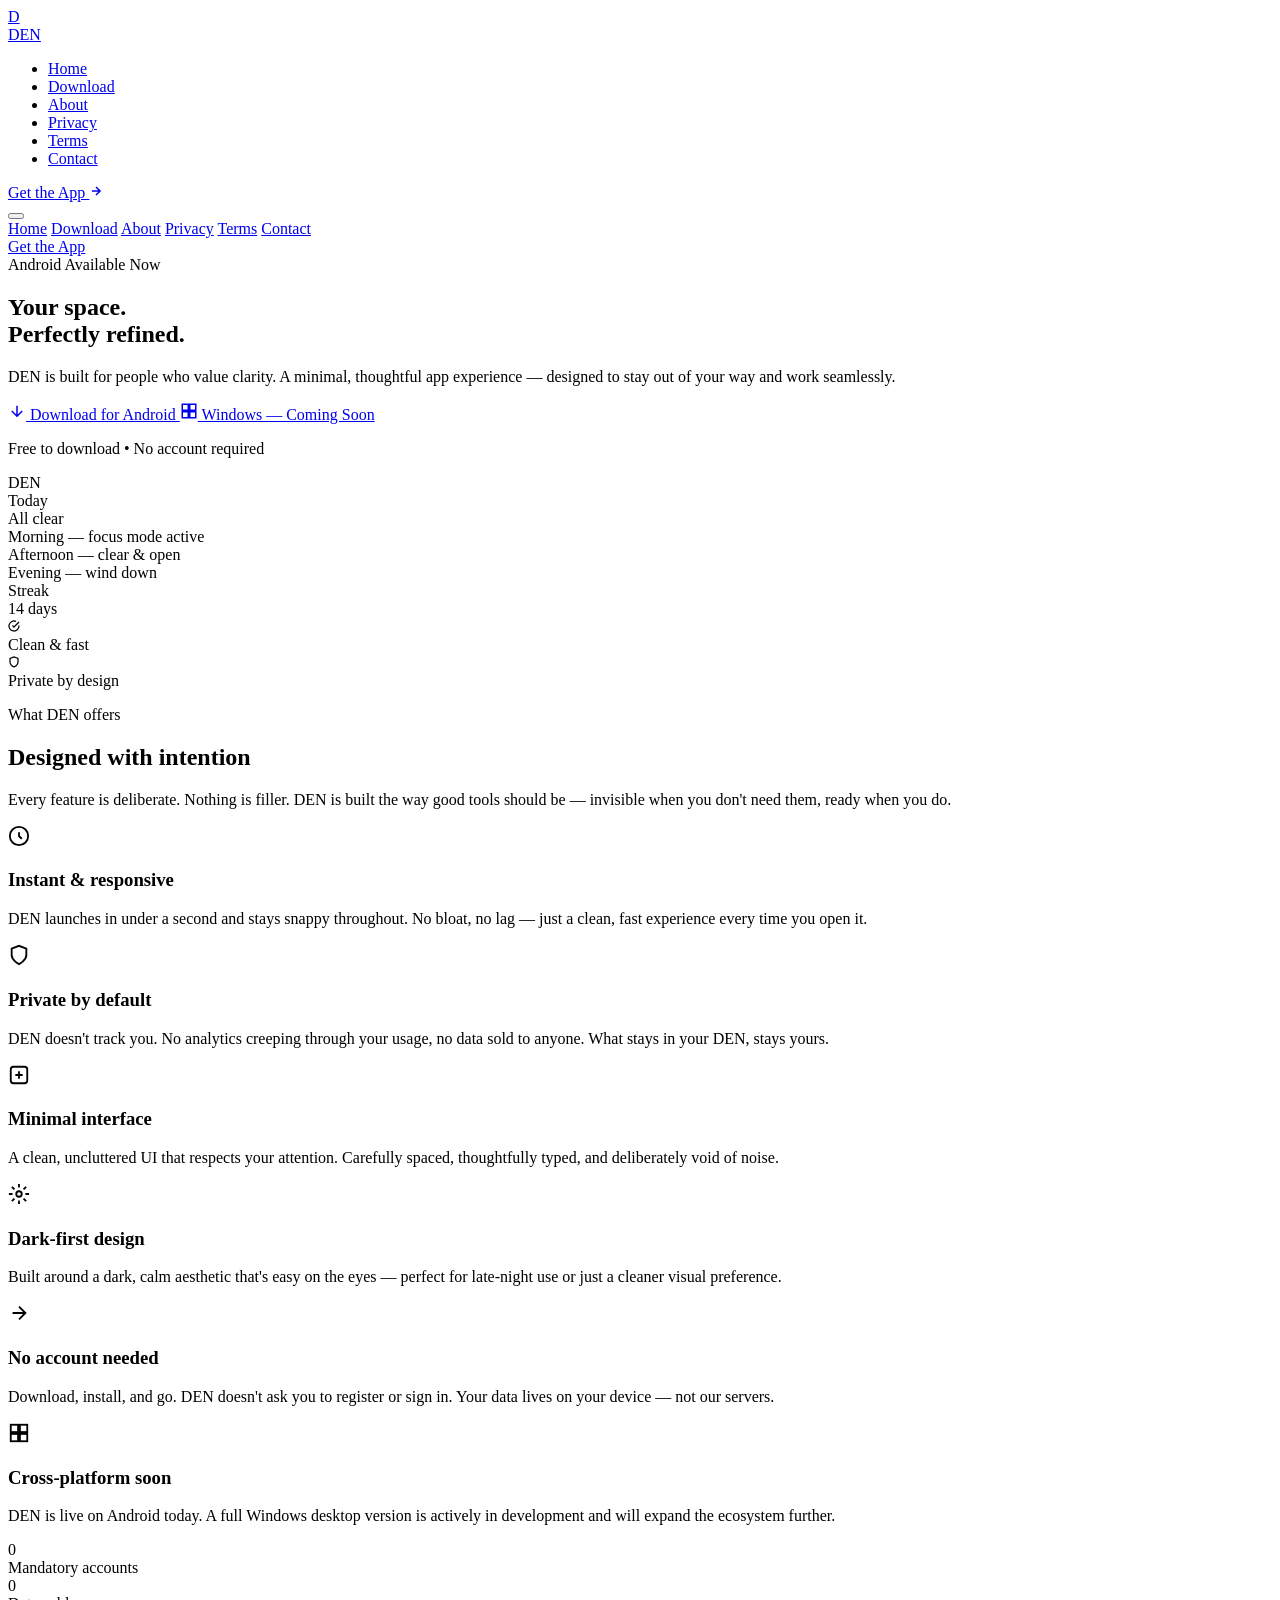
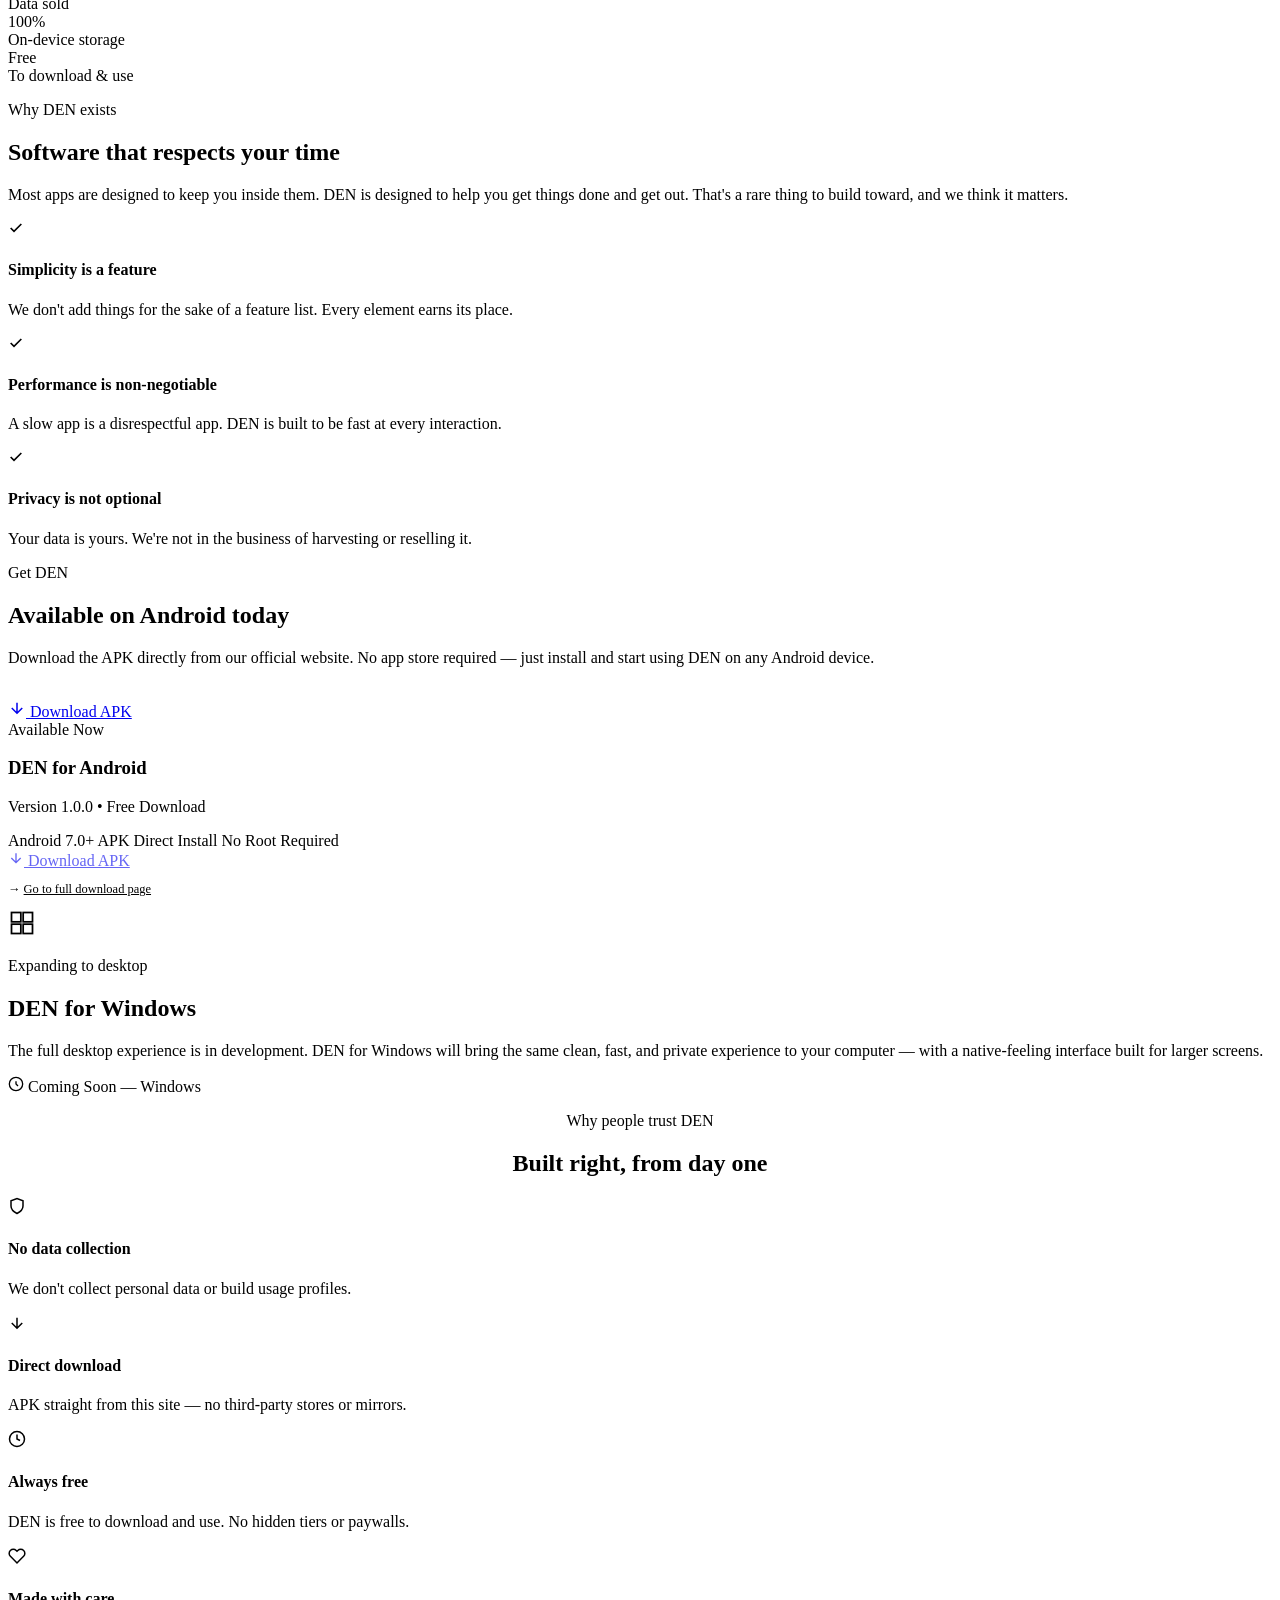
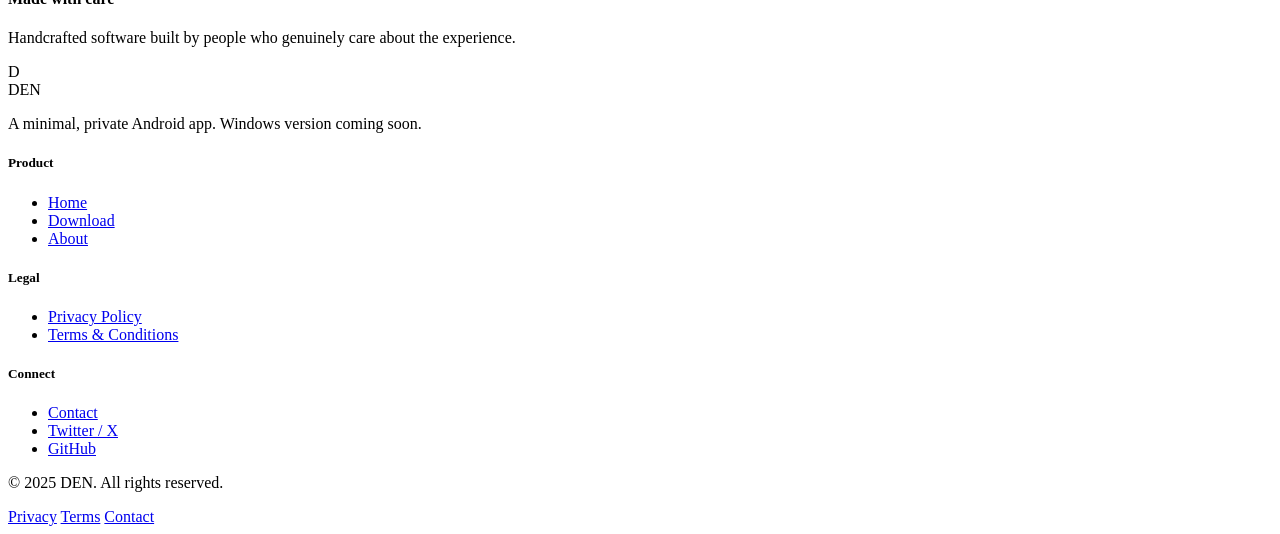
==== den_site/index.html @ 8d7ba5b4 "100% Hai, Testing Face ke baad changes karne se pehle ki hai" ====
<!DOCTYPE html>
<html lang="en">
<head>
  <meta charset="UTF-8" />
  <meta name="viewport" content="width=device-width, initial-scale=1.0" />
  <meta name="description" content="DEN — A sleek, refined Android app. Download now and experience a new kind of simplicity." />
  <title>DEN — Your Space. Refined.</title>
  <link rel="preconnect" href="https://fonts.googleapis.com" />
  <link rel="preconnect" href="https://fonts.gstatic.com" crossorigin />
  <link rel="stylesheet" href="assets/css/style.css" />
</head>
<body>

  <!-- ── Navbar ── -->
  <nav class="navbar">
    <div class="container">
      <a href="index.html" class="nav-logo">
        <div class="logo-mark">D</div>
        DEN
      </a>
      <ul class="nav-links">
        <li><a href="index.html">Home</a></li>
        <li><a href="download.html">Download</a></li>
        <li><a href="about.html">About</a></li>
        <li><a href="privacy.html">Privacy</a></li>
        <li><a href="terms.html">Terms</a></li>
        <li><a href="contact.html">Contact</a></li>
      </ul>
      <div class="nav-cta">
        <a href="download.html" class="btn btn-primary btn-sm">
          Get the App
          <svg width="14" height="14" viewBox="0 0 24 24" fill="none" stroke="currentColor" stroke-width="2.5"><path d="M5 12h14M12 5l7 7-7 7"/></svg>
        </a>
      </div>
      <button class="nav-hamburger" aria-label="Open menu">
        <span></span><span></span><span></span>
      </button>
    </div>
  </nav>

  <!-- Mobile Nav -->
  <div class="nav-mobile">
    <a href="index.html">Home</a>
    <a href="download.html">Download</a>
    <a href="about.html">About</a>
    <a href="privacy.html">Privacy</a>
    <a href="terms.html">Terms</a>
    <a href="contact.html">Contact</a>
    <div class="nav-mobile-cta">
      <a href="download.html" class="btn btn-primary">Get the App</a>
    </div>
  </div>

  <main>

    <!-- ── Hero ── -->
    <section class="hero">
      <div class="hero-bg">
        <div class="hero-glow hero-glow-1"></div>
        <div class="hero-glow hero-glow-2"></div>
      </div>
      <div class="container">
        <div class="hero-grid">

          <div class="hero-content">
            <div class="hero-badge">
              <span class="tag">
                <span class="tag-dot"></span>
                Android Available Now
              </span>
            </div>
            <h1 class="hero-title">
              Your space.<br />
              <span>Perfectly refined.</span>
            </h1>
            <p class="hero-sub">
              DEN is built for people who value clarity. A minimal, thoughtful app experience — designed to stay out of your way and work seamlessly.
            </p>
            <div class="hero-actions">
              <!-- REPLACE: Update href with your actual APK download URL -->
              <a href="download.html" class="btn btn-primary btn-lg">
                <svg width="18" height="18" viewBox="0 0 24 24" fill="none" stroke="currentColor" stroke-width="2"><path d="M12 5v14M5 12l7 7 7-7"/></svg>
                Download for Android
              </a>
              <a href="#windows" class="btn btn-ghost btn-lg">
                <svg width="18" height="18" viewBox="0 0 24 24" fill="none" stroke="currentColor" stroke-width="2"><rect x="3" y="3" width="8" height="8"/><rect x="13" y="3" width="8" height="8"/><rect x="3" y="13" width="8" height="8"/><rect x="13" y="13" width="8" height="8"/></svg>
                Windows — Coming Soon
              </a>
            </div>
            <p class="hero-note">Free to download &bull; No account required</p>
          </div>

          <div class="hero-visual">
            <div class="hero-device">
              <div class="hero-device-glow"></div>
              <div class="device-frame">
                <div class="device-notch"></div>
                <div class="device-screen">
                  <div class="screen-header">
                    <span class="screen-logo">DEN</span>
                    <div class="screen-dots">
                      <span></span><span></span><span></span>
                    </div>
                  </div>
                  <div class="screen-body">
                    <div class="screen-card">
                      <div class="screen-card-title">Today</div>
                      <div class="screen-card-val">All clear</div>
                    </div>
                    <div class="screen-list">
                      <div class="screen-item">
                        <div class="screen-item-dot" style="background:#4f8eff"></div>
                        <div class="screen-item-text">Morning — focus mode active</div>
                      </div>
                      <div class="screen-item">
                        <div class="screen-item-dot" style="background:#a78bfa"></div>
                        <div class="screen-item-text">Afternoon — clear &amp; open</div>
                      </div>
                      <div class="screen-item">
                        <div class="screen-item-dot" style="background:#22c55e"></div>
                        <div class="screen-item-text">Evening — wind down</div>
                      </div>
                    </div>
                    <div class="screen-card">
                      <div class="screen-card-title">Streak</div>
                      <div class="screen-card-val">14 days</div>
                    </div>
                  </div>
                </div>
              </div>
            </div>

            <div class="hero-float-tag hero-float-tag-1">
              <div class="float-icon">
                <svg width="12" height="12" viewBox="0 0 24 24" fill="none" stroke="currentColor" stroke-width="2.5"><path d="M22 11.08V12a10 10 0 1 1-5.93-9.14"/><polyline points="22,4 12,14.01 9,11.01"/></svg>
              </div>
              Clean &amp; fast
            </div>
            <div class="hero-float-tag hero-float-tag-2">
              <div class="float-icon">
                <svg width="12" height="12" viewBox="0 0 24 24" fill="none" stroke="currentColor" stroke-width="2.5"><path d="M12 22s8-4 8-10V5l-8-3-8 3v7c0 6 8 10 8 10z"/></svg>
              </div>
              Private by design
            </div>
          </div>

        </div>
      </div>
    </section>

    <div class="divider"></div>

    <!-- ── Features ── -->
    <section class="features">
      <div class="container">
        <div class="section-head reveal">
          <p class="label">What DEN offers</p>
          <h2>Designed with intention</h2>
          <p>Every feature is deliberate. Nothing is filler. DEN is built the way good tools should be — invisible when you don't need them, ready when you do.</p>
        </div>

        <div class="features-grid">
          <div class="feature-card reveal reveal-delay-1">
            <div class="feature-icon">
              <svg width="22" height="22" viewBox="0 0 24 24" fill="none" stroke="currentColor" stroke-width="2"><circle cx="12" cy="12" r="10"/><path d="M12 8v4l3 3"/></svg>
            </div>
            <h3>Instant &amp; responsive</h3>
            <p>DEN launches in under a second and stays snappy throughout. No bloat, no lag — just a clean, fast experience every time you open it.</p>
          </div>

          <div class="feature-card reveal reveal-delay-2">
            <div class="feature-icon">
              <svg width="22" height="22" viewBox="0 0 24 24" fill="none" stroke="currentColor" stroke-width="2"><path d="M12 22s8-4 8-10V5l-8-3-8 3v7c0 6 8 10 8 10z"/></svg>
            </div>
            <h3>Private by default</h3>
            <p>DEN doesn't track you. No analytics creeping through your usage, no data sold to anyone. What stays in your DEN, stays yours.</p>
          </div>

          <div class="feature-card reveal reveal-delay-3">
            <div class="feature-icon">
              <svg width="22" height="22" viewBox="0 0 24 24" fill="none" stroke="currentColor" stroke-width="2"><rect x="3" y="3" width="18" height="18" rx="3"/><path d="M8 12h8M12 8v8"/></svg>
            </div>
            <h3>Minimal interface</h3>
            <p>A clean, uncluttered UI that respects your attention. Carefully spaced, thoughtfully typed, and deliberately void of noise.</p>
          </div>

          <div class="feature-card reveal reveal-delay-1">
            <div class="feature-icon">
              <svg width="22" height="22" viewBox="0 0 24 24" fill="none" stroke="currentColor" stroke-width="2"><circle cx="12" cy="12" r="3"/><path d="M12 1v4M12 19v4M4.22 4.22l2.83 2.83M16.95 16.95l2.83 2.83M1 12h4M19 12h4M4.22 19.78l2.83-2.83M16.95 7.05l2.83-2.83"/></svg>
            </div>
            <h3>Dark-first design</h3>
            <p>Built around a dark, calm aesthetic that's easy on the eyes — perfect for late-night use or just a cleaner visual preference.</p>
          </div>

          <div class="feature-card reveal reveal-delay-2">
            <div class="feature-icon">
              <svg width="22" height="22" viewBox="0 0 24 24" fill="none" stroke="currentColor" stroke-width="2"><path d="M5 12h14M12 5l7 7-7 7"/></svg>
            </div>
            <h3>No account needed</h3>
            <p>Download, install, and go. DEN doesn't ask you to register or sign in. Your data lives on your device — not our servers.</p>
          </div>

          <div class="feature-card reveal reveal-delay-3">
            <div class="feature-icon">
              <svg width="22" height="22" viewBox="0 0 24 24" fill="none" stroke="currentColor" stroke-width="2"><rect x="3" y="3" width="8" height="8"/><rect x="13" y="3" width="8" height="8"/><rect x="3" y="13" width="8" height="8"/><rect x="13" y="13" width="8" height="8"/></svg>
            </div>
            <h3>Cross-platform soon</h3>
            <p>DEN is live on Android today. A full Windows desktop version is actively in development and will expand the ecosystem further.</p>
          </div>
        </div>
      </div>
    </section>

    <div class="divider"></div>

    <!-- ── Philosophy ── -->
    <section class="philosophy">
      <div class="container">
        <div class="philosophy-inner">

          <div class="philosophy-visual reveal">
            <div class="phil-box">
              <div class="phil-stats">
                <div class="phil-stat">
                  <div class="phil-stat-num">0</div>
                  <div class="phil-stat-label">Mandatory accounts</div>
                </div>
                <div class="phil-stat">
                  <div class="phil-stat-num">0</div>
                  <div class="phil-stat-label">Data sold</div>
                </div>
                <div class="phil-stat">
                  <div class="phil-stat-num">100%</div>
                  <div class="phil-stat-label">On-device storage</div>
                </div>
                <div class="phil-stat">
                  <div class="phil-stat-num">Free</div>
                  <div class="phil-stat-label">To download &amp; use</div>
                </div>
              </div>
            </div>
          </div>

          <div class="philosophy-content reveal reveal-delay-2">
            <div>
              <p class="label" style="margin-bottom:12px">Why DEN exists</p>
              <h2>Software that respects your time</h2>
            </div>
            <p>Most apps are designed to keep you inside them. DEN is designed to help you get things done and get out. That's a rare thing to build toward, and we think it matters.</p>

            <div class="philosophy-points">
              <div class="phil-point">
                <div class="phil-point-icon">
                  <svg width="16" height="16" viewBox="0 0 24 24" fill="none" stroke="currentColor" stroke-width="2.5"><polyline points="20 6 9 17 4 12"/></svg>
                </div>
                <div>
                  <h4>Simplicity is a feature</h4>
                  <p>We don't add things for the sake of a feature list. Every element earns its place.</p>
                </div>
              </div>
              <div class="phil-point">
                <div class="phil-point-icon">
                  <svg width="16" height="16" viewBox="0 0 24 24" fill="none" stroke="currentColor" stroke-width="2.5"><polyline points="20 6 9 17 4 12"/></svg>
                </div>
                <div>
                  <h4>Performance is non-negotiable</h4>
                  <p>A slow app is a disrespectful app. DEN is built to be fast at every interaction.</p>
                </div>
              </div>
              <div class="phil-point">
                <div class="phil-point-icon">
                  <svg width="16" height="16" viewBox="0 0 24 24" fill="none" stroke="currentColor" stroke-width="2.5"><polyline points="20 6 9 17 4 12"/></svg>
                </div>
                <div>
                  <h4>Privacy is not optional</h4>
                  <p>Your data is yours. We're not in the business of harvesting or reselling it.</p>
                </div>
              </div>
            </div>
          </div>

        </div>
      </div>
    </section>

    <div class="divider"></div>

    <!-- ── Download Preview ── -->
    <section class="download-preview">
      <div class="container">
        <div class="dl-preview-grid">

          <div class="reveal">
            <p class="label" style="margin-bottom:12px">Get DEN</p>
            <h2 style="margin-bottom:20px">Available on Android today</h2>
            <p style="margin-bottom:32px">Download the APK directly from our official website. No app store required — just install and start using DEN on any Android device.</p>
            <!-- REPLACE: Update href with your actual APK download URL -->
            <a href="download.html" class="btn btn-primary btn-lg">
              <svg width="18" height="18" viewBox="0 0 24 24" fill="none" stroke="currentColor" stroke-width="2"><path d="M12 5v14M5 12l7 7 7-7"/></svg>
              Download APK
            </a>
          </div>

          <div class="reveal reveal-delay-2">
            <div class="dl-card featured">
              <div class="dl-card-status">
                <div class="status-dot green"></div>
                <span class="status-text">Available Now</span>
              </div>
              <h3>DEN for Android</h3>
              <!-- REPLACE: Update version number here -->
              <p>Version 1.0.0 &bull; Free Download</p>
              <div class="dl-card-meta">
                <span class="meta-chip">Android 7.0+</span>
                <span class="meta-chip">APK Direct Install</span>
                <span class="meta-chip">No Root Required</span>
              </div>
              <!-- REPLACE: Replace href="#" with your actual APK file URL -->
              <a href="#" class="btn btn-primary" style="pointer-events:none;opacity:.6">
                <svg width="16" height="16" viewBox="0 0 24 24" fill="none" stroke="currentColor" stroke-width="2"><path d="M12 5v14M5 12l7 7 7-7"/></svg>
                Download APK
              </a>
              <p class="dl-note" style="margin-top:12px;font-size:.78rem;color:var(--text-3)">→ <a href="download.html" style="color:var(--accent)">Go to full download page</a></p>
            </div>
          </div>

        </div>
      </div>
    </section>

    <div class="divider"></div>

    <!-- ── Windows Coming Soon ── -->
    <section class="windows-section" id="windows">
      <div class="container">
        <div class="windows-inner reveal">
          <div class="windows-icon">
            <svg width="28" height="28" viewBox="0 0 24 24" fill="none" stroke="currentColor" stroke-width="1.5"><rect x="3" y="3" width="8" height="8"/><rect x="13" y="3" width="8" height="8"/><rect x="3" y="13" width="8" height="8"/><rect x="13" y="13" width="8" height="8"/></svg>
          </div>
          <p class="label" style="margin-bottom:12px">Expanding to desktop</p>
          <h2>DEN for Windows</h2>
          <p>The full desktop experience is in development. DEN for Windows will bring the same clean, fast, and private experience to your computer — with a native-feeling interface built for larger screens.</p>
          <div class="windows-coming">
            <svg width="16" height="16" viewBox="0 0 24 24" fill="none" stroke="currentColor" stroke-width="2"><circle cx="12" cy="12" r="10"/><path d="M12 8v4l3 3"/></svg>
            Coming Soon — Windows
          </div>
        </div>
      </div>
    </section>

    <div class="divider"></div>

    <!-- ── Trust ── -->
    <section class="trust">
      <div class="container">
        <div class="section-head reveal" style="text-align:center">
          <p class="label">Why people trust DEN</p>
          <h2>Built right, from day one</h2>
        </div>
        <div class="trust-grid">
          <div class="trust-item reveal reveal-delay-1">
            <div class="trust-icon">
              <svg width="18" height="18" viewBox="0 0 24 24" fill="none" stroke="currentColor" stroke-width="2"><path d="M12 22s8-4 8-10V5l-8-3-8 3v7c0 6 8 10 8 10z"/></svg>
            </div>
            <h4>No data collection</h4>
            <p>We don't collect personal data or build usage profiles.</p>
          </div>
          <div class="trust-item reveal reveal-delay-2">
            <div class="trust-icon">
              <svg width="18" height="18" viewBox="0 0 24 24" fill="none" stroke="currentColor" stroke-width="2"><path d="M12 5v14M5 12l7 7 7-7"/></svg>
            </div>
            <h4>Direct download</h4>
            <p>APK straight from this site — no third-party stores or mirrors.</p>
          </div>
          <div class="trust-item reveal reveal-delay-3">
            <div class="trust-icon">
              <svg width="18" height="18" viewBox="0 0 24 24" fill="none" stroke="currentColor" stroke-width="2"><circle cx="12" cy="12" r="10"/><polyline points="12,6 12,12 16,14"/></svg>
            </div>
            <h4>Always free</h4>
            <p>DEN is free to download and use. No hidden tiers or paywalls.</p>
          </div>
          <div class="trust-item reveal reveal-delay-4">
            <div class="trust-icon">
              <svg width="18" height="18" viewBox="0 0 24 24" fill="none" stroke="currentColor" stroke-width="2"><path d="M20.84 4.61a5.5 5.5 0 0 0-7.78 0L12 5.67l-1.06-1.06a5.5 5.5 0 0 0-7.78 7.78l1.06 1.06L12 21.23l7.78-7.78 1.06-1.06a5.5 5.5 0 0 0 0-7.78z"/></svg>
            </div>
            <h4>Made with care</h4>
            <p>Handcrafted software built by people who genuinely care about the experience.</p>
          </div>
        </div>
      </div>
    </section>

  </main>

  <!-- ── Footer ── -->
  <footer>
    <div class="container">
      <div class="footer-grid">
        <div class="footer-brand">
          <div class="footer-brand-logo">
            <div class="logo-mark">D</div>
            DEN
          </div>
          <p>A minimal, private Android app. Windows version coming soon.</p>
        </div>
        <div class="footer-col">
          <h5>Product</h5>
          <ul>
            <li><a href="index.html">Home</a></li>
            <li><a href="download.html">Download</a></li>
            <li><a href="about.html">About</a></li>
          </ul>
        </div>
        <div class="footer-col">
          <h5>Legal</h5>
          <ul>
            <li><a href="privacy.html">Privacy Policy</a></li>
            <li><a href="terms.html">Terms &amp; Conditions</a></li>
          </ul>
        </div>
        <div class="footer-col">
          <h5>Connect</h5>
          <ul>
            <li><a href="contact.html">Contact</a></li>
            <!-- REPLACE: Add social profile URLs -->
            <li><a href="#">Twitter / X</a></li>
            <li><a href="#">GitHub</a></li>
          </ul>
        </div>
      </div>
      <div class="footer-bottom">
        <p>&copy; 2025 DEN. All rights reserved.</p>
        <div class="footer-bottom-links">
          <a href="privacy.html">Privacy</a>
          <a href="terms.html">Terms</a>
          <a href="contact.html">Contact</a>
        </div>
      </div>
    </div>
  </footer>

  <script src="assets/js/script.js"></script>
</body>
</html>
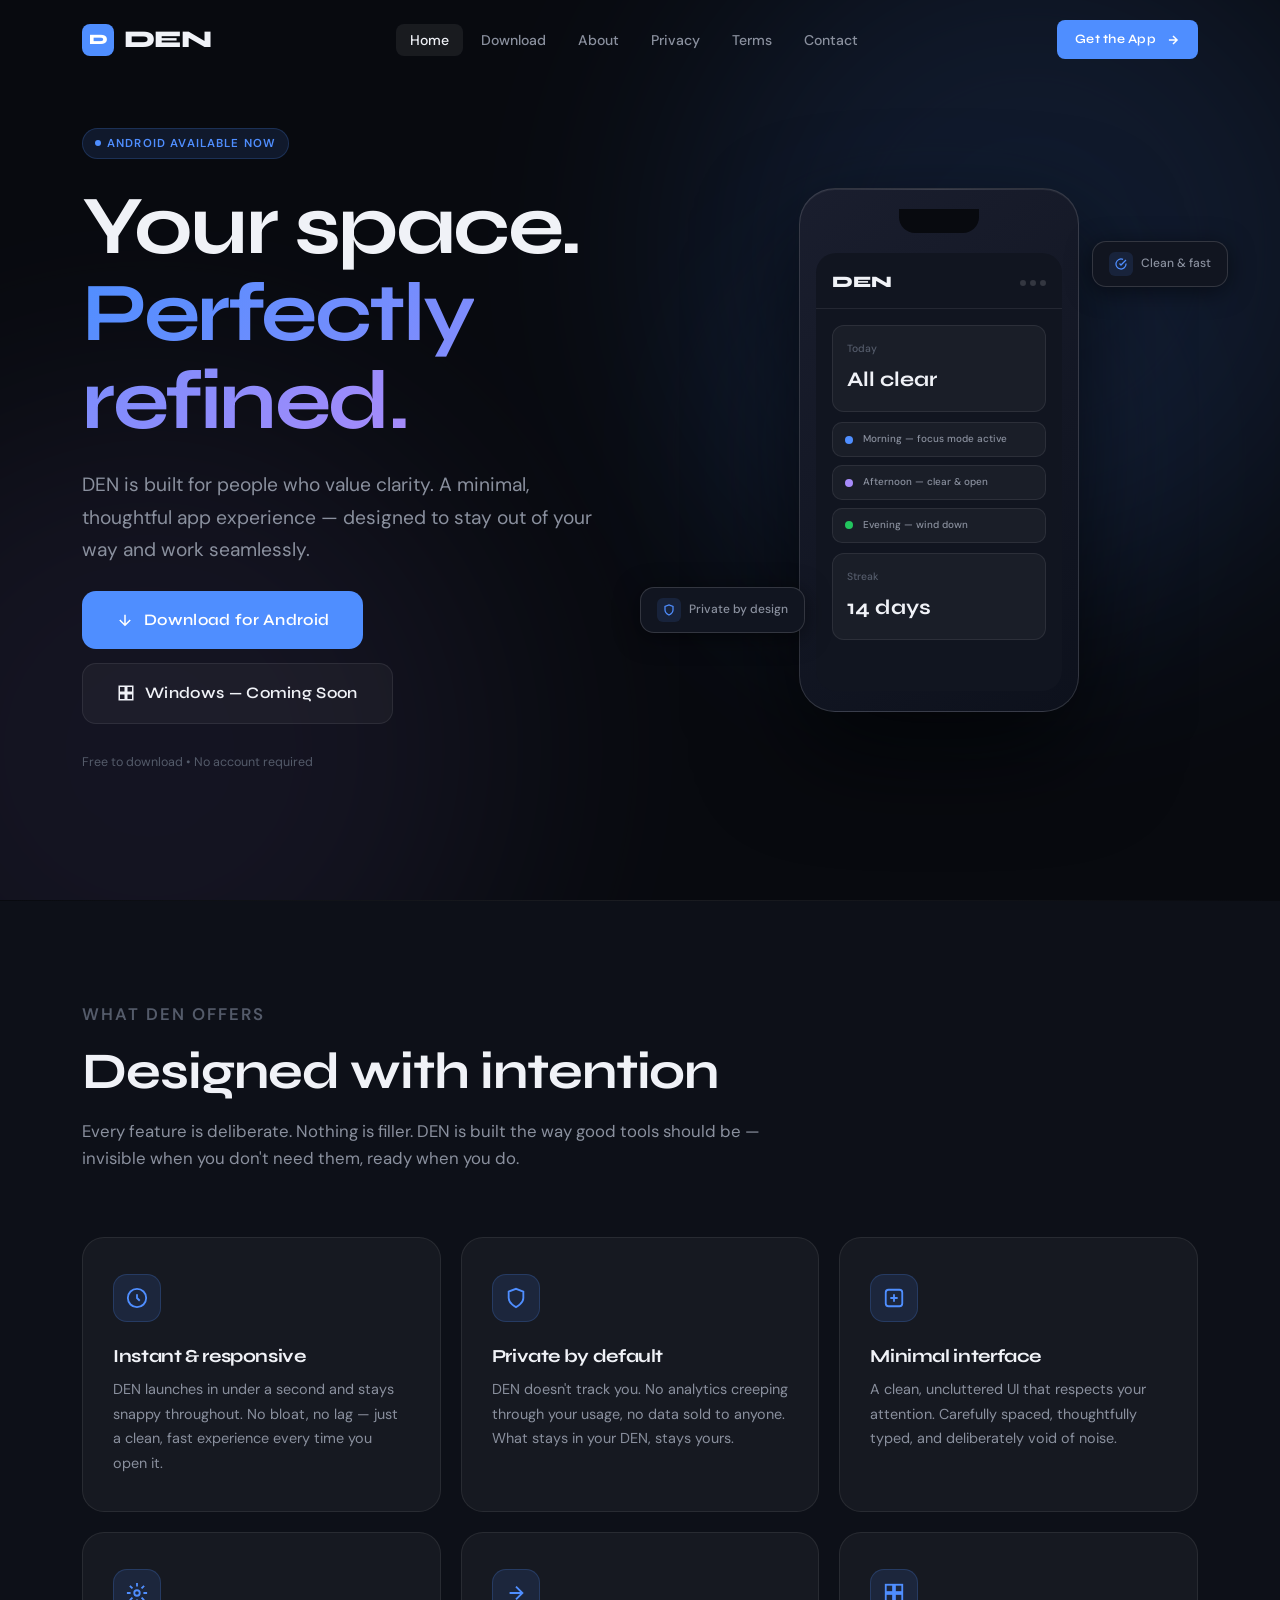
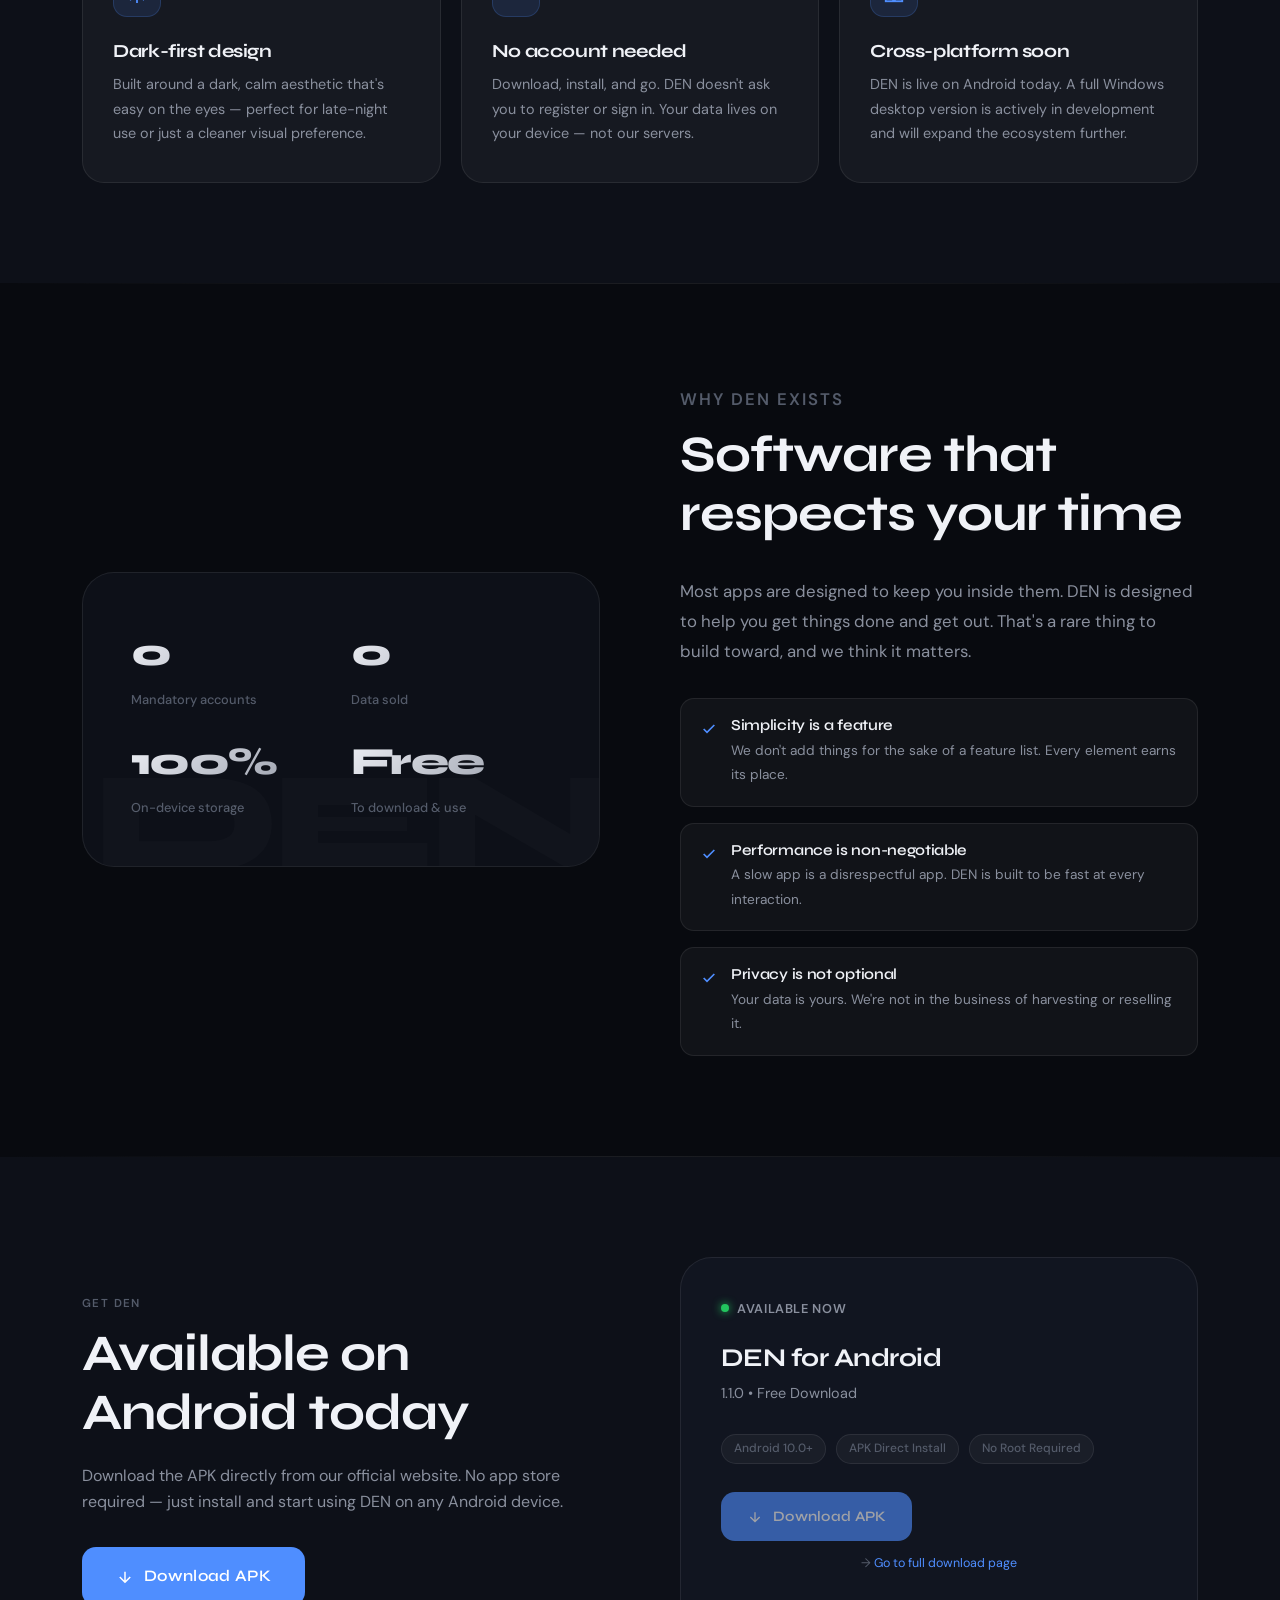
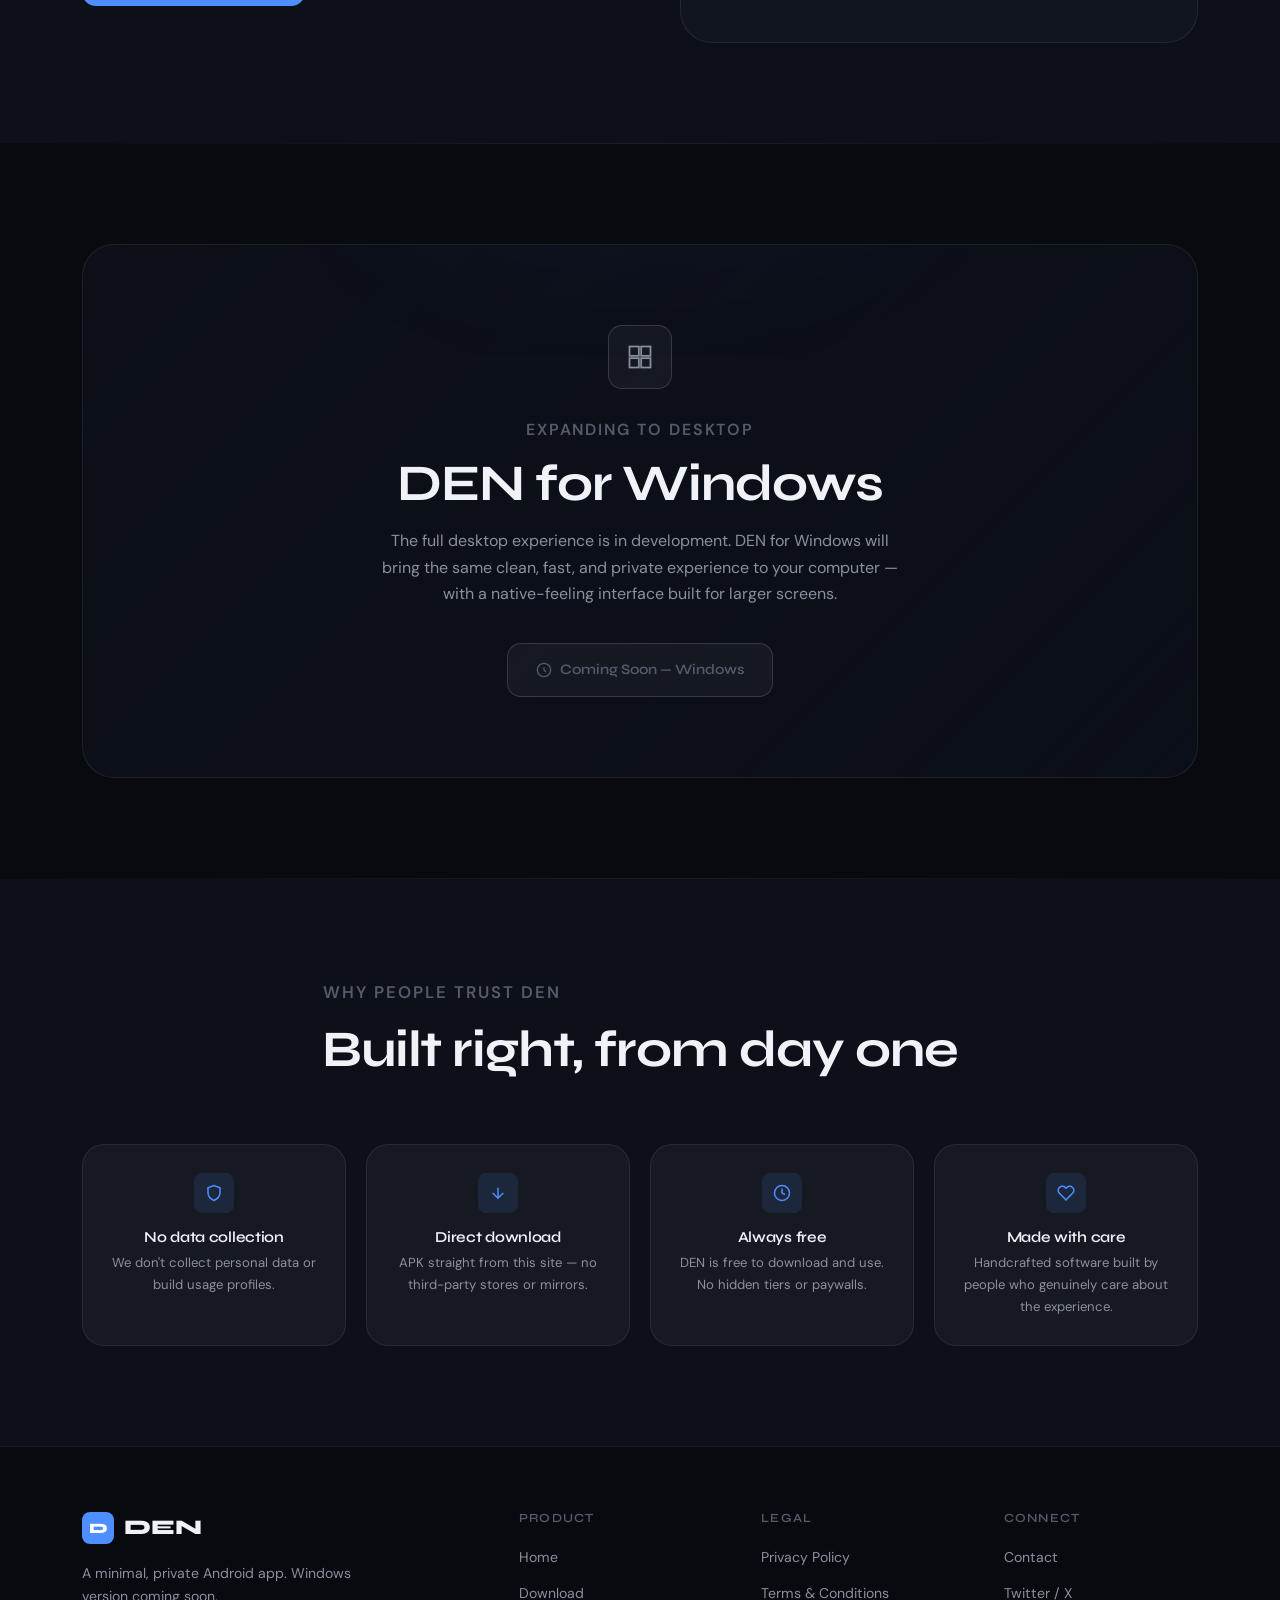
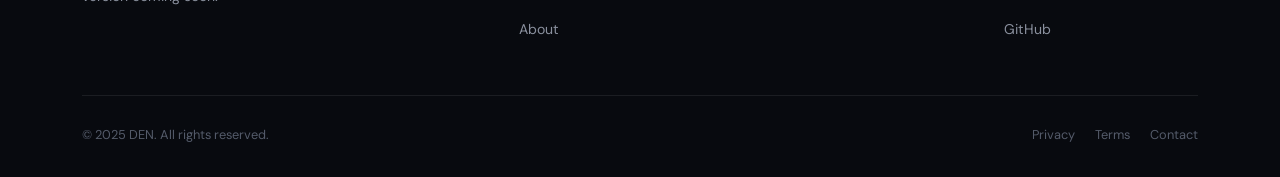
==== commit eef66425: "DEN v1.2" ====
--- a/den_site/index.html
+++ b/den_site/index.html
@@ -1,14 +1,17 @@
 <!DOCTYPE html>
 <html lang="en">
+
 <head>
   <meta charset="UTF-8" />
   <meta name="viewport" content="width=device-width, initial-scale=1.0" />
-  <meta name="description" content="DEN — A sleek, refined Android app. Download now and experience a new kind of simplicity." />
+  <meta name="description"
+    content="DEN — A sleek, refined Android app. Download now and experience a new kind of simplicity." />
   <title>DEN — Your Space. Refined.</title>
   <link rel="preconnect" href="https://fonts.googleapis.com" />
   <link rel="preconnect" href="https://fonts.gstatic.com" crossorigin />
   <link rel="stylesheet" href="assets/css/style.css" />
 </head>
+
 <body>
 
   <!-- ── Navbar ── -->
@@ -29,7 +32,9 @@
       <div class="nav-cta">
         <a href="download.html" class="btn btn-primary btn-sm">
           Get the App
-          <svg width="14" height="14" viewBox="0 0 24 24" fill="none" stroke="currentColor" stroke-width="2.5"><path d="M5 12h14M12 5l7 7-7 7"/></svg>
+          <svg width="14" height="14" viewBox="0 0 24 24" fill="none" stroke="currentColor" stroke-width="2.5">
+            <path d="M5 12h14M12 5l7 7-7 7" />
+          </svg>
         </a>
       </div>
       <button class="nav-hamburger" aria-label="Open menu">
@@ -74,16 +79,24 @@
               <span>Perfectly refined.</span>
             </h1>
             <p class="hero-sub">
-              DEN is built for people who value clarity. A minimal, thoughtful app experience — designed to stay out of your way and work seamlessly.
+              DEN is built for people who value clarity. A minimal, thoughtful app experience — designed to stay out of
+              your way and work seamlessly.
             </p>
             <div class="hero-actions">
               <!-- REPLACE: Update href with your actual APK download URL -->
               <a href="download.html" class="btn btn-primary btn-lg">
-                <svg width="18" height="18" viewBox="0 0 24 24" fill="none" stroke="currentColor" stroke-width="2"><path d="M12 5v14M5 12l7 7 7-7"/></svg>
+                <svg width="18" height="18" viewBox="0 0 24 24" fill="none" stroke="currentColor" stroke-width="2">
+                  <path d="M12 5v14M5 12l7 7 7-7" />
+                </svg>
                 Download for Android
               </a>
               <a href="#windows" class="btn btn-ghost btn-lg">
-                <svg width="18" height="18" viewBox="0 0 24 24" fill="none" stroke="currentColor" stroke-width="2"><rect x="3" y="3" width="8" height="8"/><rect x="13" y="3" width="8" height="8"/><rect x="3" y="13" width="8" height="8"/><rect x="13" y="13" width="8" height="8"/></svg>
+                <svg width="18" height="18" viewBox="0 0 24 24" fill="none" stroke="currentColor" stroke-width="2">
+                  <rect x="3" y="3" width="8" height="8" />
+                  <rect x="13" y="3" width="8" height="8" />
+                  <rect x="3" y="13" width="8" height="8" />
+                  <rect x="13" y="13" width="8" height="8" />
+                </svg>
                 Windows — Coming Soon
               </a>
             </div>
@@ -132,13 +145,18 @@
 
             <div class="hero-float-tag hero-float-tag-1">
               <div class="float-icon">
-                <svg width="12" height="12" viewBox="0 0 24 24" fill="none" stroke="currentColor" stroke-width="2.5"><path d="M22 11.08V12a10 10 0 1 1-5.93-9.14"/><polyline points="22,4 12,14.01 9,11.01"/></svg>
+                <svg width="12" height="12" viewBox="0 0 24 24" fill="none" stroke="currentColor" stroke-width="2.5">
+                  <path d="M22 11.08V12a10 10 0 1 1-5.93-9.14" />
+                  <polyline points="22,4 12,14.01 9,11.01" />
+                </svg>
               </div>
               Clean &amp; fast
             </div>
             <div class="hero-float-tag hero-float-tag-2">
               <div class="float-icon">
-                <svg width="12" height="12" viewBox="0 0 24 24" fill="none" stroke="currentColor" stroke-width="2.5"><path d="M12 22s8-4 8-10V5l-8-3-8 3v7c0 6 8 10 8 10z"/></svg>
+                <svg width="12" height="12" viewBox="0 0 24 24" fill="none" stroke="currentColor" stroke-width="2.5">
+                  <path d="M12 22s8-4 8-10V5l-8-3-8 3v7c0 6 8 10 8 10z" />
+                </svg>
               </div>
               Private by design
             </div>
@@ -156,56 +174,82 @@
         <div class="section-head reveal">
           <p class="label">What DEN offers</p>
           <h2>Designed with intention</h2>
-          <p>Every feature is deliberate. Nothing is filler. DEN is built the way good tools should be — invisible when you don't need them, ready when you do.</p>
+          <p>Every feature is deliberate. Nothing is filler. DEN is built the way good tools should be — invisible when
+            you don't need them, ready when you do.</p>
         </div>
 
         <div class="features-grid">
           <div class="feature-card reveal reveal-delay-1">
             <div class="feature-icon">
-              <svg width="22" height="22" viewBox="0 0 24 24" fill="none" stroke="currentColor" stroke-width="2"><circle cx="12" cy="12" r="10"/><path d="M12 8v4l3 3"/></svg>
+              <svg width="22" height="22" viewBox="0 0 24 24" fill="none" stroke="currentColor" stroke-width="2">
+                <circle cx="12" cy="12" r="10" />
+                <path d="M12 8v4l3 3" />
+              </svg>
             </div>
             <h3>Instant &amp; responsive</h3>
-            <p>DEN launches in under a second and stays snappy throughout. No bloat, no lag — just a clean, fast experience every time you open it.</p>
+            <p>DEN launches in under a second and stays snappy throughout. No bloat, no lag — just a clean, fast
+              experience every time you open it.</p>
           </div>
 
           <div class="feature-card reveal reveal-delay-2">
             <div class="feature-icon">
-              <svg width="22" height="22" viewBox="0 0 24 24" fill="none" stroke="currentColor" stroke-width="2"><path d="M12 22s8-4 8-10V5l-8-3-8 3v7c0 6 8 10 8 10z"/></svg>
+              <svg width="22" height="22" viewBox="0 0 24 24" fill="none" stroke="currentColor" stroke-width="2">
+                <path d="M12 22s8-4 8-10V5l-8-3-8 3v7c0 6 8 10 8 10z" />
+              </svg>
             </div>
             <h3>Private by default</h3>
-            <p>DEN doesn't track you. No analytics creeping through your usage, no data sold to anyone. What stays in your DEN, stays yours.</p>
+            <p>DEN doesn't track you. No analytics creeping through your usage, no data sold to anyone. What stays in
+              your DEN, stays yours.</p>
           </div>
 
           <div class="feature-card reveal reveal-delay-3">
             <div class="feature-icon">
-              <svg width="22" height="22" viewBox="0 0 24 24" fill="none" stroke="currentColor" stroke-width="2"><rect x="3" y="3" width="18" height="18" rx="3"/><path d="M8 12h8M12 8v8"/></svg>
+              <svg width="22" height="22" viewBox="0 0 24 24" fill="none" stroke="currentColor" stroke-width="2">
+                <rect x="3" y="3" width="18" height="18" rx="3" />
+                <path d="M8 12h8M12 8v8" />
+              </svg>
             </div>
             <h3>Minimal interface</h3>
-            <p>A clean, uncluttered UI that respects your attention. Carefully spaced, thoughtfully typed, and deliberately void of noise.</p>
+            <p>A clean, uncluttered UI that respects your attention. Carefully spaced, thoughtfully typed, and
+              deliberately void of noise.</p>
           </div>
 
           <div class="feature-card reveal reveal-delay-1">
             <div class="feature-icon">
-              <svg width="22" height="22" viewBox="0 0 24 24" fill="none" stroke="currentColor" stroke-width="2"><circle cx="12" cy="12" r="3"/><path d="M12 1v4M12 19v4M4.22 4.22l2.83 2.83M16.95 16.95l2.83 2.83M1 12h4M19 12h4M4.22 19.78l2.83-2.83M16.95 7.05l2.83-2.83"/></svg>
+              <svg width="22" height="22" viewBox="0 0 24 24" fill="none" stroke="currentColor" stroke-width="2">
+                <circle cx="12" cy="12" r="3" />
+                <path
+                  d="M12 1v4M12 19v4M4.22 4.22l2.83 2.83M16.95 16.95l2.83 2.83M1 12h4M19 12h4M4.22 19.78l2.83-2.83M16.95 7.05l2.83-2.83" />
+              </svg>
             </div>
             <h3>Dark-first design</h3>
-            <p>Built around a dark, calm aesthetic that's easy on the eyes — perfect for late-night use or just a cleaner visual preference.</p>
+            <p>Built around a dark, calm aesthetic that's easy on the eyes — perfect for late-night use or just a
+              cleaner visual preference.</p>
           </div>
 
           <div class="feature-card reveal reveal-delay-2">
             <div class="feature-icon">
-              <svg width="22" height="22" viewBox="0 0 24 24" fill="none" stroke="currentColor" stroke-width="2"><path d="M5 12h14M12 5l7 7-7 7"/></svg>
+              <svg width="22" height="22" viewBox="0 0 24 24" fill="none" stroke="currentColor" stroke-width="2">
+                <path d="M5 12h14M12 5l7 7-7 7" />
+              </svg>
             </div>
             <h3>No account needed</h3>
-            <p>Download, install, and go. DEN doesn't ask you to register or sign in. Your data lives on your device — not our servers.</p>
+            <p>Download, install, and go. DEN doesn't ask you to register or sign in. Your data lives on your device —
+              not our servers.</p>
           </div>
 
           <div class="feature-card reveal reveal-delay-3">
             <div class="feature-icon">
-              <svg width="22" height="22" viewBox="0 0 24 24" fill="none" stroke="currentColor" stroke-width="2"><rect x="3" y="3" width="8" height="8"/><rect x="13" y="3" width="8" height="8"/><rect x="3" y="13" width="8" height="8"/><rect x="13" y="13" width="8" height="8"/></svg>
+              <svg width="22" height="22" viewBox="0 0 24 24" fill="none" stroke="currentColor" stroke-width="2">
+                <rect x="3" y="3" width="8" height="8" />
+                <rect x="13" y="3" width="8" height="8" />
+                <rect x="3" y="13" width="8" height="8" />
+                <rect x="13" y="13" width="8" height="8" />
+              </svg>
             </div>
             <h3>Cross-platform soon</h3>
-            <p>DEN is live on Android today. A full Windows desktop version is actively in development and will expand the ecosystem further.</p>
+            <p>DEN is live on Android today. A full Windows desktop version is actively in development and will expand
+              the ecosystem further.</p>
           </div>
         </div>
       </div>
@@ -246,12 +290,15 @@
               <p class="label" style="margin-bottom:12px">Why DEN exists</p>
               <h2>Software that respects your time</h2>
             </div>
-            <p>Most apps are designed to keep you inside them. DEN is designed to help you get things done and get out. That's a rare thing to build toward, and we think it matters.</p>
+            <p>Most apps are designed to keep you inside them. DEN is designed to help you get things done and get out.
+              That's a rare thing to build toward, and we think it matters.</p>
 
             <div class="philosophy-points">
               <div class="phil-point">
                 <div class="phil-point-icon">
-                  <svg width="16" height="16" viewBox="0 0 24 24" fill="none" stroke="currentColor" stroke-width="2.5"><polyline points="20 6 9 17 4 12"/></svg>
+                  <svg width="16" height="16" viewBox="0 0 24 24" fill="none" stroke="currentColor" stroke-width="2.5">
+                    <polyline points="20 6 9 17 4 12" />
+                  </svg>
                 </div>
                 <div>
                   <h4>Simplicity is a feature</h4>
@@ -260,7 +307,9 @@
               </div>
               <div class="phil-point">
                 <div class="phil-point-icon">
-                  <svg width="16" height="16" viewBox="0 0 24 24" fill="none" stroke="currentColor" stroke-width="2.5"><polyline points="20 6 9 17 4 12"/></svg>
+                  <svg width="16" height="16" viewBox="0 0 24 24" fill="none" stroke="currentColor" stroke-width="2.5">
+                    <polyline points="20 6 9 17 4 12" />
+                  </svg>
                 </div>
                 <div>
                   <h4>Performance is non-negotiable</h4>
@@ -269,7 +318,9 @@
               </div>
               <div class="phil-point">
                 <div class="phil-point-icon">
-                  <svg width="16" height="16" viewBox="0 0 24 24" fill="none" stroke="currentColor" stroke-width="2.5"><polyline points="20 6 9 17 4 12"/></svg>
+                  <svg width="16" height="16" viewBox="0 0 24 24" fill="none" stroke="currentColor" stroke-width="2.5">
+                    <polyline points="20 6 9 17 4 12" />
+                  </svg>
                 </div>
                 <div>
                   <h4>Privacy is not optional</h4>
@@ -293,10 +344,13 @@
           <div class="reveal">
             <p class="label" style="margin-bottom:12px">Get DEN</p>
             <h2 style="margin-bottom:20px">Available on Android today</h2>
-            <p style="margin-bottom:32px">Download the APK directly from our official website. No app store required — just install and start using DEN on any Android device.</p>
+            <p style="margin-bottom:32px">Download the APK directly from our official website. No app store required —
+              just install and start using DEN on any Android device.</p>
             <!-- REPLACE: Update href with your actual APK download URL -->
             <a href="download.html" class="btn btn-primary btn-lg">
-              <svg width="18" height="18" viewBox="0 0 24 24" fill="none" stroke="currentColor" stroke-width="2"><path d="M12 5v14M5 12l7 7 7-7"/></svg>
+              <svg width="18" height="18" viewBox="0 0 24 24" fill="none" stroke="currentColor" stroke-width="2">
+                <path d="M12 5v14M5 12l7 7 7-7" />
+              </svg>
               Download APK
             </a>
           </div>
@@ -308,19 +362,21 @@
                 <span class="status-text">Available Now</span>
               </div>
               <h3>DEN for Android</h3>
-              <!-- REPLACE: Update version number here -->
-              <p>Version 1.0.0 &bull; Free Download</p>
+              <p><span class="app-version">1.1.0</span> &bull; Free Download</p>
               <div class="dl-card-meta">
-                <span class="meta-chip">Android 7.0+</span>
+                <span class="meta-chip">Android 10.0+</span>
                 <span class="meta-chip">APK Direct Install</span>
                 <span class="meta-chip">No Root Required</span>
               </div>
               <!-- REPLACE: Replace href="#" with your actual APK file URL -->
               <a href="#" class="btn btn-primary" style="pointer-events:none;opacity:.6">
-                <svg width="16" height="16" viewBox="0 0 24 24" fill="none" stroke="currentColor" stroke-width="2"><path d="M12 5v14M5 12l7 7 7-7"/></svg>
+                <svg width="16" height="16" viewBox="0 0 24 24" fill="none" stroke="currentColor" stroke-width="2">
+                  <path d="M12 5v14M5 12l7 7 7-7" />
+                </svg>
                 Download APK
               </a>
-              <p class="dl-note" style="margin-top:12px;font-size:.78rem;color:var(--text-3)">→ <a href="download.html" style="color:var(--accent)">Go to full download page</a></p>
+              <p class="dl-note" style="margin-top:12px;font-size:.78rem;color:var(--text-3)">→ <a href="download.html"
+                  style="color:var(--accent)">Go to full download page</a></p>
             </div>
           </div>
 
@@ -335,13 +391,22 @@
       <div class="container">
         <div class="windows-inner reveal">
           <div class="windows-icon">
-            <svg width="28" height="28" viewBox="0 0 24 24" fill="none" stroke="currentColor" stroke-width="1.5"><rect x="3" y="3" width="8" height="8"/><rect x="13" y="3" width="8" height="8"/><rect x="3" y="13" width="8" height="8"/><rect x="13" y="13" width="8" height="8"/></svg>
+            <svg width="28" height="28" viewBox="0 0 24 24" fill="none" stroke="currentColor" stroke-width="1.5">
+              <rect x="3" y="3" width="8" height="8" />
+              <rect x="13" y="3" width="8" height="8" />
+              <rect x="3" y="13" width="8" height="8" />
+              <rect x="13" y="13" width="8" height="8" />
+            </svg>
           </div>
           <p class="label" style="margin-bottom:12px">Expanding to desktop</p>
           <h2>DEN for Windows</h2>
-          <p>The full desktop experience is in development. DEN for Windows will bring the same clean, fast, and private experience to your computer — with a native-feeling interface built for larger screens.</p>
+          <p>The full desktop experience is in development. DEN for Windows will bring the same clean, fast, and private
+            experience to your computer — with a native-feeling interface built for larger screens.</p>
           <div class="windows-coming">
-            <svg width="16" height="16" viewBox="0 0 24 24" fill="none" stroke="currentColor" stroke-width="2"><circle cx="12" cy="12" r="10"/><path d="M12 8v4l3 3"/></svg>
+            <svg width="16" height="16" viewBox="0 0 24 24" fill="none" stroke="currentColor" stroke-width="2">
+              <circle cx="12" cy="12" r="10" />
+              <path d="M12 8v4l3 3" />
+            </svg>
             Coming Soon — Windows
           </div>
         </div>
@@ -360,28 +425,38 @@
         <div class="trust-grid">
           <div class="trust-item reveal reveal-delay-1">
             <div class="trust-icon">
-              <svg width="18" height="18" viewBox="0 0 24 24" fill="none" stroke="currentColor" stroke-width="2"><path d="M12 22s8-4 8-10V5l-8-3-8 3v7c0 6 8 10 8 10z"/></svg>
+              <svg width="18" height="18" viewBox="0 0 24 24" fill="none" stroke="currentColor" stroke-width="2">
+                <path d="M12 22s8-4 8-10V5l-8-3-8 3v7c0 6 8 10 8 10z" />
+              </svg>
             </div>
             <h4>No data collection</h4>
             <p>We don't collect personal data or build usage profiles.</p>
           </div>
           <div class="trust-item reveal reveal-delay-2">
             <div class="trust-icon">
-              <svg width="18" height="18" viewBox="0 0 24 24" fill="none" stroke="currentColor" stroke-width="2"><path d="M12 5v14M5 12l7 7 7-7"/></svg>
+              <svg width="18" height="18" viewBox="0 0 24 24" fill="none" stroke="currentColor" stroke-width="2">
+                <path d="M12 5v14M5 12l7 7 7-7" />
+              </svg>
             </div>
             <h4>Direct download</h4>
             <p>APK straight from this site — no third-party stores or mirrors.</p>
           </div>
           <div class="trust-item reveal reveal-delay-3">
             <div class="trust-icon">
-              <svg width="18" height="18" viewBox="0 0 24 24" fill="none" stroke="currentColor" stroke-width="2"><circle cx="12" cy="12" r="10"/><polyline points="12,6 12,12 16,14"/></svg>
+              <svg width="18" height="18" viewBox="0 0 24 24" fill="none" stroke="currentColor" stroke-width="2">
+                <circle cx="12" cy="12" r="10" />
+                <polyline points="12,6 12,12 16,14" />
+              </svg>
             </div>
             <h4>Always free</h4>
             <p>DEN is free to download and use. No hidden tiers or paywalls.</p>
           </div>
           <div class="trust-item reveal reveal-delay-4">
             <div class="trust-icon">
-              <svg width="18" height="18" viewBox="0 0 24 24" fill="none" stroke="currentColor" stroke-width="2"><path d="M20.84 4.61a5.5 5.5 0 0 0-7.78 0L12 5.67l-1.06-1.06a5.5 5.5 0 0 0-7.78 7.78l1.06 1.06L12 21.23l7.78-7.78 1.06-1.06a5.5 5.5 0 0 0 0-7.78z"/></svg>
+              <svg width="18" height="18" viewBox="0 0 24 24" fill="none" stroke="currentColor" stroke-width="2">
+                <path
+                  d="M20.84 4.61a5.5 5.5 0 0 0-7.78 0L12 5.67l-1.06-1.06a5.5 5.5 0 0 0-7.78 7.78l1.06 1.06L12 21.23l7.78-7.78 1.06-1.06a5.5 5.5 0 0 0 0-7.78z" />
+              </svg>
             </div>
             <h4>Made with care</h4>
             <p>Handcrafted software built by people who genuinely care about the experience.</p>
@@ -441,4 +516,5 @@
 
   <script src="assets/js/script.js"></script>
 </body>
-</html>
+
+</html>
--- a/den_site/assets/css/style.css
+++ b/den_site/assets/css/style.css
@@ -0,0 +1,1742 @@
+/* ============================================
+   DEN — Global Stylesheet
+   ============================================ */
+
+@import url('https://fonts.googleapis.com/css2?family=Syne:wght@400;500;600;700;800&family=DM+Sans:ital,opsz,wght@0,9..40,300;0,9..40,400;0,9..40,500;1,9..40,300&display=swap');
+
+/* ── Variables ── */
+:root {
+  --bg:          #080a0f;
+  --bg-2:        #0d1018;
+  --bg-3:        #111520;
+  --surface:     rgba(255,255,255,0.04);
+  --surface-2:   rgba(255,255,255,0.07);
+  --border:      rgba(255,255,255,0.08);
+  --border-2:    rgba(255,255,255,0.14);
+
+  --text:        #f0f2f7;
+  --text-2:      #8a909e;
+  --text-3:      #545b6a;
+
+  --accent:      #4f8eff;
+  --accent-soft: rgba(79,142,255,0.12);
+  --accent-glow: rgba(79,142,255,0.25);
+  --accent-2:    #a78bfa;
+
+  --radius-sm:   8px;
+  --radius:      14px;
+  --radius-lg:   22px;
+  --radius-xl:   32px;
+
+  --font-display: 'Syne', sans-serif;
+  --font-body:    'DM Sans', sans-serif;
+
+  --transition:  0.22s cubic-bezier(0.4,0,0.2,1);
+  --shadow:      0 4px 24px rgba(0,0,0,0.5);
+  --shadow-lg:   0 12px 60px rgba(0,0,0,0.7);
+}
+
+/* ── Reset ── */
+*, *::before, *::after { box-sizing: border-box; margin: 0; padding: 0; }
+
+html {
+  scroll-behavior: smooth;
+  -webkit-font-smoothing: antialiased;
+}
+
+body {
+  font-family: var(--font-body);
+  background: var(--bg);
+  color: var(--text);
+  line-height: 1.65;
+  overflow-x: hidden;
+}
+
+img { display: block; max-width: 100%; }
+a { color: inherit; text-decoration: none; }
+button { cursor: pointer; border: none; background: none; font: inherit; }
+ul { list-style: none; }
+
+/* ── Scrollbar ── */
+::-webkit-scrollbar { width: 6px; }
+::-webkit-scrollbar-track { background: var(--bg); }
+::-webkit-scrollbar-thumb { background: var(--border-2); border-radius: 99px; }
+
+/* ── Selection ── */
+::selection { background: var(--accent-soft); color: var(--text); }
+
+/* ── Typography ── */
+h1, h2, h3, h4, h5 {
+  font-family: var(--font-display);
+  font-weight: 700;
+  line-height: 1.15;
+  letter-spacing: -0.02em;
+}
+
+h1 { font-size: clamp(2.6rem, 6vw, 5rem); }
+h2 { font-size: clamp(2rem, 4vw, 3.2rem); }
+h3 { font-size: clamp(1.25rem, 2.5vw, 1.6rem); }
+h4 { font-size: 1.1rem; font-weight: 600; }
+
+p { color: var(--text-2); max-width: 60ch; }
+
+/* ── Layout ── */
+.container {
+  width: 100%;
+  max-width: 1180px;
+  margin: 0 auto;
+  padding: 0 32px;
+}
+
+section { padding: 100px 0; }
+
+/* ── Utilities ── */
+.tag {
+  display: inline-flex;
+  align-items: center;
+  gap: 6px;
+  font-size: 0.72rem;
+  font-weight: 600;
+  letter-spacing: 0.1em;
+  text-transform: uppercase;
+  color: var(--accent);
+  background: var(--accent-soft);
+  border: 1px solid rgba(79,142,255,0.2);
+  padding: 5px 12px;
+  border-radius: 99px;
+}
+
+.tag-dot {
+  width: 6px;
+  height: 6px;
+  background: var(--accent);
+  border-radius: 50%;
+  animation: pulse 2s ease infinite;
+}
+
+@keyframes pulse {
+  0%, 100% { opacity: 1; transform: scale(1); }
+  50% { opacity: 0.5; transform: scale(0.7); }
+}
+
+.label {
+  font-size: 0.72rem;
+  font-weight: 600;
+  letter-spacing: 0.12em;
+  text-transform: uppercase;
+  color: var(--text-3);
+}
+
+.section-head {
+  margin-bottom: 64px;
+}
+
+.section-head .label {
+  margin-bottom: 14px;
+}
+
+.section-head h2 {
+  margin-bottom: 16px;
+}
+
+.section-head p {
+  font-size: 1.05rem;
+}
+
+/* ── Divider ── */
+.divider {
+  height: 1px;
+  background: linear-gradient(90deg, transparent, var(--border), transparent);
+  margin: 0;
+}
+
+/* ── Buttons ── */
+.btn {
+  display: inline-flex;
+  align-items: center;
+  gap: 10px;
+  font-family: var(--font-display);
+  font-size: 0.9rem;
+  font-weight: 600;
+  letter-spacing: 0.02em;
+  padding: 13px 26px;
+  border-radius: var(--radius);
+  transition: var(--transition);
+  position: relative;
+  overflow: hidden;
+  white-space: nowrap;
+}
+
+.btn::before {
+  content: '';
+  position: absolute;
+  inset: 0;
+  opacity: 0;
+  transition: opacity var(--transition);
+}
+
+.btn-primary {
+  background: var(--accent);
+  color: #fff;
+  box-shadow: 0 0 0 0 var(--accent-glow);
+}
+
+.btn-primary::before {
+  background: rgba(255,255,255,0.12);
+}
+
+.btn-primary:hover {
+  transform: translateY(-2px);
+  box-shadow: 0 8px 32px var(--accent-glow);
+}
+
+.btn-primary:hover::before { opacity: 1; }
+
+.btn-primary:active { transform: translateY(0); }
+
+.btn-ghost {
+  background: var(--surface);
+  color: var(--text);
+  border: 1px solid var(--border);
+}
+
+.btn-ghost::before {
+  background: var(--surface-2);
+}
+
+.btn-ghost:hover {
+  border-color: var(--border-2);
+  transform: translateY(-1px);
+}
+
+.btn-ghost:hover::before { opacity: 1; }
+
+.btn-disabled {
+  background: var(--surface);
+  color: var(--text-3);
+  border: 1px solid var(--border);
+  cursor: not-allowed;
+  pointer-events: none;
+}
+
+.btn-lg {
+  font-size: 1rem;
+  padding: 16px 34px;
+  border-radius: var(--radius);
+}
+
+.btn-sm {
+  font-size: 0.8rem;
+  padding: 9px 18px;
+  border-radius: var(--radius-sm);
+}
+
+/* ── Icon in button ── */
+.btn svg {
+  flex-shrink: 0;
+  transition: transform var(--transition);
+}
+.btn:hover svg { transform: translateX(2px); }
+
+/* ── Navbar ── */
+.navbar {
+  position: fixed;
+  top: 0;
+  left: 0;
+  right: 0;
+  z-index: 1000;
+  padding: 20px 0;
+  transition: background var(--transition), padding var(--transition), box-shadow var(--transition);
+}
+
+.navbar.scrolled {
+  padding: 14px 0;
+  background: rgba(8,10,15,0.85);
+  backdrop-filter: blur(20px);
+  -webkit-backdrop-filter: blur(20px);
+  border-bottom: 1px solid var(--border);
+  box-shadow: 0 4px 40px rgba(0,0,0,0.4);
+}
+
+.navbar .container {
+  display: flex;
+  align-items: center;
+  justify-content: space-between;
+}
+
+.nav-logo {
+  font-family: var(--font-display);
+  font-size: 1.5rem;
+  font-weight: 800;
+  letter-spacing: -0.03em;
+  color: var(--text);
+  display: flex;
+  align-items: center;
+  gap: 10px;
+  transition: opacity var(--transition);
+}
+
+.nav-logo:hover { opacity: 0.8; }
+
+.logo-mark {
+  width: 32px;
+  height: 32px;
+  background: var(--accent);
+  border-radius: 8px;
+  display: flex;
+  align-items: center;
+  justify-content: center;
+  font-size: 0.9rem;
+  font-weight: 800;
+  color: #fff;
+}
+
+.nav-links {
+  display: flex;
+  align-items: center;
+  gap: 4px;
+}
+
+.nav-links a {
+  font-size: 0.88rem;
+  font-weight: 500;
+  color: var(--text-2);
+  padding: 7px 14px;
+  border-radius: var(--radius-sm);
+  transition: var(--transition);
+  position: relative;
+}
+
+.nav-links a:hover {
+  color: var(--text);
+  background: var(--surface);
+}
+
+.nav-links a.active {
+  color: var(--text);
+  background: var(--surface-2);
+}
+
+.nav-cta {
+  display: flex;
+  align-items: center;
+  gap: 10px;
+}
+
+/* Hamburger */
+.nav-hamburger {
+  display: none;
+  flex-direction: column;
+  gap: 5px;
+  padding: 8px;
+  border-radius: var(--radius-sm);
+  cursor: pointer;
+  transition: background var(--transition);
+}
+
+.nav-hamburger:hover { background: var(--surface); }
+
+.nav-hamburger span {
+  display: block;
+  width: 22px;
+  height: 2px;
+  background: var(--text);
+  border-radius: 2px;
+  transition: var(--transition);
+}
+
+.nav-hamburger.open span:nth-child(1) {
+  transform: translateY(7px) rotate(45deg);
+}
+.nav-hamburger.open span:nth-child(2) { opacity: 0; transform: scaleX(0); }
+.nav-hamburger.open span:nth-child(3) {
+  transform: translateY(-7px) rotate(-45deg);
+}
+
+/* Mobile menu */
+.nav-mobile {
+  display: none;
+  position: fixed;
+  top: 0;
+  left: 0;
+  right: 0;
+  bottom: 0;
+  background: rgba(8,10,15,0.97);
+  backdrop-filter: blur(24px);
+  z-index: 999;
+  flex-direction: column;
+  align-items: center;
+  justify-content: center;
+  gap: 12px;
+  opacity: 0;
+  pointer-events: none;
+  transition: opacity 0.3s ease;
+}
+
+.nav-mobile.open {
+  display: flex;
+  opacity: 1;
+  pointer-events: all;
+}
+
+.nav-mobile a {
+  font-family: var(--font-display);
+  font-size: 2rem;
+  font-weight: 700;
+  color: var(--text-2);
+  transition: var(--transition);
+}
+
+.nav-mobile a:hover,
+.nav-mobile a.active { color: var(--text); }
+
+.nav-mobile .nav-mobile-cta {
+  margin-top: 24px;
+}
+
+/* ── Hero ── */
+.hero {
+  min-height: 100vh;
+  display: flex;
+  align-items: center;
+  padding-top: 100px;
+  position: relative;
+  overflow: hidden;
+}
+
+.hero-bg {
+  position: absolute;
+  inset: 0;
+  pointer-events: none;
+}
+
+.hero-glow {
+  position: absolute;
+  width: 700px;
+  height: 700px;
+  border-radius: 50%;
+  filter: blur(120px);
+  opacity: 0.12;
+}
+
+.hero-glow-1 {
+  background: var(--accent);
+  top: -100px;
+  right: -100px;
+}
+
+.hero-glow-2 {
+  background: var(--accent-2);
+  bottom: -200px;
+  left: -200px;
+  opacity: 0.08;
+}
+
+.hero-grid {
+  display: grid;
+  grid-template-columns: 1fr 1fr;
+  align-items: center;
+  gap: 80px;
+  position: relative;
+  z-index: 1;
+}
+
+.hero-content {
+  display: flex;
+  flex-direction: column;
+  gap: 24px;
+}
+
+.hero-badge {
+  align-self: flex-start;
+}
+
+.hero-title {
+  font-size: clamp(3rem, 6.5vw, 5.4rem);
+  line-height: 1.05;
+  letter-spacing: -0.03em;
+}
+
+.hero-title span {
+  background: linear-gradient(135deg, var(--accent) 0%, var(--accent-2) 100%);
+  -webkit-background-clip: text;
+  -webkit-text-fill-color: transparent;
+  background-clip: text;
+}
+
+.hero-sub {
+  font-size: clamp(1rem, 2vw, 1.2rem);
+  color: var(--text-2);
+  max-width: 50ch;
+  line-height: 1.7;
+}
+
+.hero-actions {
+  display: flex;
+  align-items: center;
+  gap: 14px;
+  flex-wrap: wrap;
+}
+
+.hero-note {
+  font-size: 0.78rem;
+  color: var(--text-3);
+  margin-top: 4px;
+}
+
+/* Hero visual */
+.hero-visual {
+  position: relative;
+  display: flex;
+  align-items: center;
+  justify-content: center;
+}
+
+.hero-device {
+  position: relative;
+  width: 280px;
+  margin: 0 auto;
+}
+
+.device-frame {
+  background: linear-gradient(145deg, #1a1e2e 0%, #0d111c 100%);
+  border: 1px solid var(--border-2);
+  border-radius: 36px;
+  padding: 20px 16px;
+  box-shadow: 0 40px 100px rgba(0,0,0,0.7), inset 0 1px 0 rgba(255,255,255,0.06);
+  position: relative;
+  overflow: hidden;
+}
+
+.device-frame::before {
+  content: '';
+  position: absolute;
+  top: 0; left: 0; right: 0;
+  height: 1px;
+  background: linear-gradient(90deg, transparent, rgba(255,255,255,0.1), transparent);
+}
+
+.device-notch {
+  width: 80px;
+  height: 24px;
+  background: #080a0f;
+  border-radius: 0 0 16px 16px;
+  margin: 0 auto 20px;
+}
+
+.device-screen {
+  background: var(--bg-3);
+  border-radius: 20px;
+  overflow: hidden;
+  aspect-ratio: 9/16;
+  max-height: 440px;
+  display: flex;
+  flex-direction: column;
+  gap: 0;
+}
+
+.screen-header {
+  padding: 16px 16px 12px;
+  border-bottom: 1px solid var(--border);
+  display: flex;
+  align-items: center;
+  justify-content: space-between;
+}
+
+.screen-logo {
+  font-family: var(--font-display);
+  font-size: 1rem;
+  font-weight: 800;
+  color: var(--text);
+}
+
+.screen-dots {
+  display: flex;
+  gap: 4px;
+}
+
+.screen-dots span {
+  width: 6px;
+  height: 6px;
+  background: var(--border-2);
+  border-radius: 50%;
+}
+
+.screen-body {
+  flex: 1;
+  padding: 16px;
+  display: flex;
+  flex-direction: column;
+  gap: 10px;
+  overflow: hidden;
+}
+
+.screen-card {
+  background: var(--surface);
+  border: 1px solid var(--border);
+  border-radius: 12px;
+  padding: 14px;
+}
+
+.screen-card-title {
+  font-size: 0.65rem;
+  color: var(--text-3);
+  margin-bottom: 6px;
+  font-weight: 500;
+}
+
+.screen-card-val {
+  font-family: var(--font-display);
+  font-size: 1.3rem;
+  font-weight: 700;
+  color: var(--text);
+}
+
+.screen-list {
+  display: flex;
+  flex-direction: column;
+  gap: 8px;
+}
+
+.screen-item {
+  display: flex;
+  align-items: center;
+  gap: 10px;
+  padding: 10px 12px;
+  background: var(--surface);
+  border-radius: 10px;
+  border: 1px solid var(--border);
+}
+
+.screen-item-dot {
+  width: 8px;
+  height: 8px;
+  border-radius: 50%;
+  flex-shrink: 0;
+}
+
+.screen-item-text {
+  font-size: 0.62rem;
+  color: var(--text-2);
+  font-weight: 500;
+  line-height: 1.3;
+}
+
+.hero-device-glow {
+  position: absolute;
+  width: 400px;
+  height: 400px;
+  background: var(--accent);
+  border-radius: 50%;
+  filter: blur(100px);
+  opacity: 0.08;
+  top: 50%;
+  left: 50%;
+  transform: translate(-50%, -50%);
+  z-index: -1;
+}
+
+.hero-float-tag {
+  position: absolute;
+  background: var(--bg-3);
+  border: 1px solid var(--border-2);
+  border-radius: var(--radius);
+  padding: 10px 16px;
+  display: flex;
+  align-items: center;
+  gap: 8px;
+  font-size: 0.75rem;
+  font-weight: 500;
+  color: var(--text-2);
+  box-shadow: var(--shadow);
+  animation: float 5s ease-in-out infinite;
+}
+
+@keyframes float {
+  0%, 100% { transform: translateY(0); }
+  50% { transform: translateY(-10px); }
+}
+
+.hero-float-tag-1 { top: 10%; right: -30px; animation-delay: 0s; }
+.hero-float-tag-2 { bottom: 15%; left: -40px; animation-delay: 2.5s; }
+
+.float-icon {
+  width: 24px;
+  height: 24px;
+  background: var(--accent-soft);
+  border-radius: 6px;
+  display: flex;
+  align-items: center;
+  justify-content: center;
+  color: var(--accent);
+}
+
+/* ── Features ── */
+.features {
+  background: var(--bg-2);
+  position: relative;
+}
+
+.features-grid {
+  display: grid;
+  grid-template-columns: repeat(3, 1fr);
+  gap: 20px;
+}
+
+.feature-card {
+  background: var(--surface);
+  border: 1px solid var(--border);
+  border-radius: var(--radius-lg);
+  padding: 36px 30px;
+  transition: var(--transition);
+  position: relative;
+  overflow: hidden;
+}
+
+.feature-card::before {
+  content: '';
+  position: absolute;
+  inset: 0;
+  background: linear-gradient(135deg, var(--accent-soft) 0%, transparent 60%);
+  opacity: 0;
+  transition: opacity var(--transition);
+  border-radius: inherit;
+}
+
+.feature-card:hover {
+  border-color: var(--border-2);
+  transform: translateY(-4px);
+  box-shadow: 0 20px 60px rgba(0,0,0,0.5);
+}
+
+.feature-card:hover::before { opacity: 1; }
+
+.feature-icon {
+  width: 48px;
+  height: 48px;
+  background: var(--accent-soft);
+  border: 1px solid rgba(79,142,255,0.2);
+  border-radius: var(--radius);
+  display: flex;
+  align-items: center;
+  justify-content: center;
+  color: var(--accent);
+  margin-bottom: 24px;
+  position: relative;
+  z-index: 1;
+}
+
+.feature-card h3 {
+  font-size: 1.15rem;
+  margin-bottom: 10px;
+  position: relative;
+  z-index: 1;
+}
+
+.feature-card p {
+  font-size: 0.9rem;
+  line-height: 1.7;
+  position: relative;
+  z-index: 1;
+}
+
+/* ── Philosophy ── */
+.philosophy {
+  position: relative;
+}
+
+.philosophy-inner {
+  display: grid;
+  grid-template-columns: 1fr 1fr;
+  gap: 80px;
+  align-items: center;
+}
+
+.philosophy-visual {
+  position: relative;
+}
+
+.phil-box {
+  background: var(--bg-2);
+  border: 1px solid var(--border);
+  border-radius: var(--radius-xl);
+  padding: 48px;
+  position: relative;
+  overflow: hidden;
+}
+
+.phil-box::after {
+  content: 'DEN';
+  position: absolute;
+  bottom: -30px;
+  right: -10px;
+  font-family: var(--font-display);
+  font-size: 9rem;
+  font-weight: 800;
+  color: rgba(255,255,255,0.02);
+  letter-spacing: -0.05em;
+  pointer-events: none;
+  line-height: 1;
+}
+
+.phil-stats {
+  display: grid;
+  grid-template-columns: 1fr 1fr;
+  gap: 20px;
+}
+
+.phil-stat {
+  display: flex;
+  flex-direction: column;
+  gap: 4px;
+}
+
+.phil-stat-num {
+  font-family: var(--font-display);
+  font-size: 2.4rem;
+  font-weight: 800;
+  background: linear-gradient(135deg, var(--text) 0%, var(--text-2) 100%);
+  -webkit-background-clip: text;
+  -webkit-text-fill-color: transparent;
+  background-clip: text;
+  letter-spacing: -0.04em;
+}
+
+.phil-stat-label {
+  font-size: 0.8rem;
+  color: var(--text-3);
+  font-weight: 500;
+}
+
+.philosophy-content {
+  display: flex;
+  flex-direction: column;
+  gap: 32px;
+}
+
+.philosophy-content p {
+  font-size: 1.05rem;
+  line-height: 1.8;
+}
+
+.philosophy-points {
+  display: flex;
+  flex-direction: column;
+  gap: 16px;
+}
+
+.phil-point {
+  display: flex;
+  align-items: flex-start;
+  gap: 14px;
+  padding: 18px 20px;
+  background: var(--surface);
+  border: 1px solid var(--border);
+  border-radius: var(--radius);
+  transition: var(--transition);
+}
+
+.phil-point:hover {
+  border-color: var(--border-2);
+  background: var(--surface-2);
+}
+
+.phil-point-icon {
+  color: var(--accent);
+  margin-top: 2px;
+  flex-shrink: 0;
+}
+
+.phil-point h4 {
+  margin-bottom: 4px;
+  font-size: 0.95rem;
+}
+
+.phil-point p {
+  font-size: 0.85rem;
+  max-width: none;
+}
+
+/* ── Download preview ── */
+.download-preview {
+  background: var(--bg-2);
+  position: relative;
+  overflow: hidden;
+}
+
+.dl-preview-grid {
+  display: grid;
+  grid-template-columns: 1fr 1fr;
+  gap: 80px;
+  align-items: center;
+}
+
+.dl-card {
+  background: var(--bg-3);
+  border: 1px solid var(--border);
+  border-radius: var(--radius-xl);
+  padding: 40px;
+  position: relative;
+  overflow: hidden;
+  transition: var(--transition);
+}
+
+.dl-card:hover {
+  border-color: var(--border-2);
+}
+
+.dl-card-status {
+  display: flex;
+  align-items: center;
+  gap: 8px;
+  margin-bottom: 24px;
+}
+
+.status-dot {
+  width: 8px;
+  height: 8px;
+  border-radius: 50%;
+}
+
+.status-dot.green { background: #22c55e; box-shadow: 0 0 8px #22c55e; animation: pulse 2s ease infinite; }
+.status-dot.amber { background: #f59e0b; }
+
+.status-text {
+  font-size: 0.8rem;
+  font-weight: 600;
+  letter-spacing: 0.05em;
+  text-transform: uppercase;
+  color: var(--text-2);
+}
+
+.dl-card h3 {
+  margin-bottom: 10px;
+}
+
+.dl-card p {
+  font-size: 0.9rem;
+  margin-bottom: 28px;
+}
+
+.dl-card-meta {
+  display: flex;
+  flex-wrap: wrap;
+  gap: 10px;
+  margin-bottom: 28px;
+}
+
+.meta-chip {
+  font-size: 0.75rem;
+  background: var(--surface);
+  border: 1px solid var(--border);
+  border-radius: 99px;
+  padding: 4px 12px;
+  color: var(--text-3);
+  font-weight: 500;
+}
+
+/* ── Windows Coming Soon ── */
+.windows-section {
+  position: relative;
+  overflow: hidden;
+}
+
+.windows-inner {
+  background: linear-gradient(135deg, var(--bg-2) 0%, rgba(79,142,255,0.04) 100%);
+  border: 1px solid var(--border);
+  border-radius: var(--radius-xl);
+  padding: 80px 60px;
+  text-align: center;
+  position: relative;
+  overflow: hidden;
+}
+
+.windows-inner::before {
+  content: '';
+  position: absolute;
+  top: -50%;
+  left: 50%;
+  transform: translateX(-50%);
+  width: 600px;
+  height: 300px;
+  background: var(--accent);
+  border-radius: 50%;
+  filter: blur(80px);
+  opacity: 0.04;
+}
+
+.windows-icon {
+  width: 64px;
+  height: 64px;
+  background: var(--surface);
+  border: 1px solid var(--border-2);
+  border-radius: var(--radius);
+  display: flex;
+  align-items: center;
+  justify-content: center;
+  margin: 0 auto 28px;
+  color: var(--text-2);
+}
+
+.windows-inner h2 {
+  margin-bottom: 14px;
+}
+
+.windows-inner p {
+  margin: 0 auto 36px;
+  max-width: 48ch;
+  font-size: 1rem;
+}
+
+.windows-coming {
+  display: inline-flex;
+  align-items: center;
+  gap: 8px;
+  background: var(--surface);
+  border: 1px solid var(--border-2);
+  border-radius: var(--radius);
+  padding: 14px 28px;
+  font-family: var(--font-display);
+  font-size: 0.9rem;
+  font-weight: 600;
+  color: var(--text-3);
+}
+
+/* ── Trust / FAQ ── */
+.trust {
+  background: var(--bg-2);
+}
+
+.trust-grid {
+  display: grid;
+  grid-template-columns: repeat(4, 1fr);
+  gap: 20px;
+}
+
+.trust-item {
+  padding: 28px 24px;
+  background: var(--surface);
+  border: 1px solid var(--border);
+  border-radius: var(--radius-lg);
+  text-align: center;
+  transition: var(--transition);
+}
+
+.trust-item:hover {
+  border-color: var(--border-2);
+  transform: translateY(-3px);
+}
+
+.trust-item .trust-icon {
+  width: 40px;
+  height: 40px;
+  background: var(--accent-soft);
+  border-radius: var(--radius-sm);
+  display: flex;
+  align-items: center;
+  justify-content: center;
+  margin: 0 auto 16px;
+  color: var(--accent);
+}
+
+.trust-item h4 { font-size: 0.95rem; margin-bottom: 6px; }
+.trust-item p { font-size: 0.82rem; max-width: none; }
+
+/* ── Page Banner (inner pages) ── */
+.page-banner {
+  padding: 140px 0 80px;
+  background: var(--bg);
+  position: relative;
+  overflow: hidden;
+}
+
+.page-banner-glow {
+  position: absolute;
+  width: 500px;
+  height: 300px;
+  background: var(--accent);
+  border-radius: 50%;
+  filter: blur(100px);
+  opacity: 0.07;
+  top: 0;
+  right: 0;
+}
+
+.page-banner .label {
+  margin-bottom: 12px;
+}
+
+.page-banner h1 {
+  margin-bottom: 14px;
+}
+
+.page-banner p {
+  font-size: 1.05rem;
+  max-width: 52ch;
+}
+
+/* ── Download page ── */
+.download-cards {
+  display: grid;
+  grid-template-columns: 1fr 1fr;
+  gap: 28px;
+  margin-bottom: 80px;
+}
+
+.dl-full-card {
+  background: var(--bg-2);
+  border: 1px solid var(--border);
+  border-radius: var(--radius-xl);
+  padding: 44px 40px;
+  position: relative;
+  overflow: hidden;
+  transition: var(--transition);
+}
+
+.dl-full-card.featured {
+  border-color: rgba(79,142,255,0.3);
+  background: linear-gradient(145deg, rgba(79,142,255,0.06) 0%, var(--bg-2) 100%);
+}
+
+.dl-full-card.featured::after {
+  content: '';
+  position: absolute;
+  top: 0; left: 0; right: 0;
+  height: 1px;
+  background: linear-gradient(90deg, transparent, var(--accent), transparent);
+}
+
+.dl-full-card:hover {
+  border-color: var(--border-2);
+}
+
+.dl-platform-icon {
+  width: 56px;
+  height: 56px;
+  border-radius: var(--radius);
+  background: var(--surface);
+  border: 1px solid var(--border);
+  display: flex;
+  align-items: center;
+  justify-content: center;
+  margin-bottom: 24px;
+  color: var(--text-2);
+}
+
+.dl-full-card h3 {
+  margin-bottom: 8px;
+}
+
+.dl-full-card .version {
+  font-size: 0.78rem;
+  color: var(--text-3);
+  margin-bottom: 16px;
+  display: block;
+}
+
+.dl-full-card > p {
+  font-size: 0.92rem;
+  margin-bottom: 28px;
+  max-width: none;
+}
+
+.dl-full-card .btn {
+  width: 100%;
+  justify-content: center;
+  margin-bottom: 14px;
+}
+
+.dl-note {
+  font-size: 0.78rem;
+  color: var(--text-3);
+  text-align: center;
+}
+
+.install-steps {
+  background: var(--bg-2);
+  border: 1px solid var(--border);
+  border-radius: var(--radius-xl);
+  padding: 52px;
+  margin-bottom: 48px;
+}
+
+.install-steps h3 {
+  margin-bottom: 36px;
+}
+
+.steps-list {
+  display: flex;
+  flex-direction: column;
+  gap: 0;
+  counter-reset: steps;
+}
+
+.step-item {
+  display: flex;
+  gap: 24px;
+  align-items: flex-start;
+  padding: 24px 0;
+  border-bottom: 1px solid var(--border);
+  counter-increment: steps;
+}
+
+.step-item:last-child { border-bottom: none; }
+
+.step-num {
+  width: 36px;
+  height: 36px;
+  background: var(--accent-soft);
+  border: 1px solid rgba(79,142,255,0.2);
+  border-radius: 50%;
+  display: flex;
+  align-items: center;
+  justify-content: center;
+  font-family: var(--font-display);
+  font-size: 0.85rem;
+  font-weight: 700;
+  color: var(--accent);
+  flex-shrink: 0;
+}
+
+.step-item h4 { margin-bottom: 5px; }
+.step-item p { font-size: 0.88rem; max-width: none; }
+
+.trust-note {
+  display: flex;
+  align-items: center;
+  gap: 14px;
+  padding: 20px 28px;
+  background: var(--surface);
+  border: 1px solid var(--border);
+  border-radius: var(--radius);
+  font-size: 0.88rem;
+  color: var(--text-2);
+}
+
+.trust-note svg { color: var(--accent); flex-shrink: 0; }
+
+/* ── About page ── */
+.about-intro {
+  display: grid;
+  grid-template-columns: 1fr 1fr;
+  gap: 80px;
+  align-items: center;
+  padding: 80px 0 100px;
+}
+
+.about-stat-row {
+  display: flex;
+  gap: 40px;
+  margin-top: 36px;
+}
+
+.about-stat {
+  display: flex;
+  flex-direction: column;
+  gap: 4px;
+}
+
+.about-stat-val {
+  font-family: var(--font-display);
+  font-size: 2rem;
+  font-weight: 800;
+  color: var(--text);
+  letter-spacing: -0.04em;
+}
+
+.about-stat-lbl {
+  font-size: 0.78rem;
+  color: var(--text-3);
+  font-weight: 500;
+}
+
+.about-story {
+  background: var(--bg-2);
+  padding: 100px 0;
+}
+
+.story-inner {
+  max-width: 780px;
+}
+
+.story-inner h2 { margin-bottom: 28px; }
+.story-inner p {
+  font-size: 1.05rem;
+  margin-bottom: 20px;
+  max-width: none;
+}
+
+.about-values {
+  padding: 100px 0;
+}
+
+.values-grid {
+  display: grid;
+  grid-template-columns: repeat(3, 1fr);
+  gap: 24px;
+}
+
+.value-card {
+  background: var(--bg-2);
+  border: 1px solid var(--border);
+  border-radius: var(--radius-lg);
+  padding: 36px 30px;
+  transition: var(--transition);
+}
+
+.value-card:hover {
+  border-color: var(--border-2);
+  transform: translateY(-4px);
+}
+
+.value-num {
+  font-family: var(--font-display);
+  font-size: 3rem;
+  font-weight: 800;
+  color: rgba(79,142,255,0.15);
+  line-height: 1;
+  margin-bottom: 20px;
+  letter-spacing: -0.04em;
+}
+
+.value-card h3 { margin-bottom: 10px; font-size: 1.1rem; }
+.value-card p { font-size: 0.9rem; max-width: none; }
+
+.about-vision {
+  background: var(--bg-2);
+  padding: 100px 0;
+}
+
+.vision-inner {
+  background: linear-gradient(135deg, rgba(79,142,255,0.07) 0%, var(--bg-3) 100%);
+  border: 1px solid var(--border);
+  border-radius: var(--radius-xl);
+  padding: 64px;
+  position: relative;
+  overflow: hidden;
+}
+
+.vision-inner::after {
+  content: '';
+  position: absolute;
+  top: 0; left: 0; right: 0;
+  height: 2px;
+  background: linear-gradient(90deg, transparent, var(--accent) 40%, var(--accent-2) 60%, transparent);
+}
+
+.vision-inner h2 { margin-bottom: 20px; }
+.vision-inner p { font-size: 1.05rem; margin-bottom: 16px; max-width: none; }
+.vision-inner p:last-of-type { margin-bottom: 32px; }
+
+/* ── Legal pages (Privacy, Terms) ── */
+.legal-page {
+  padding: 40px 0 100px;
+}
+
+.legal-content {
+  max-width: 820px;
+}
+
+.legal-content h2 {
+  font-size: 1.6rem;
+  margin-top: 52px;
+  margin-bottom: 16px;
+  padding-top: 52px;
+  border-top: 1px solid var(--border);
+}
+
+.legal-content h2:first-of-type {
+  margin-top: 0;
+  padding-top: 0;
+  border-top: none;
+}
+
+.legal-content h3 {
+  font-size: 1.05rem;
+  margin-top: 28px;
+  margin-bottom: 10px;
+  color: var(--text);
+}
+
+.legal-content p {
+  font-size: 0.95rem;
+  line-height: 1.8;
+  margin-bottom: 14px;
+  max-width: none;
+}
+
+.legal-content ul {
+  margin: 14px 0;
+  padding-left: 20px;
+  list-style: disc;
+  display: flex;
+  flex-direction: column;
+  gap: 8px;
+}
+
+.legal-content ul li {
+  font-size: 0.95rem;
+  color: var(--text-2);
+  line-height: 1.7;
+}
+
+.legal-updated {
+  display: inline-flex;
+  align-items: center;
+  gap: 8px;
+  font-size: 0.8rem;
+  color: var(--text-3);
+  background: var(--surface);
+  border: 1px solid var(--border);
+  border-radius: 99px;
+  padding: 6px 14px;
+  margin-bottom: 52px;
+}
+
+/* ── Contact page ── */
+.contact-grid {
+  display: grid;
+  grid-template-columns: 5fr 7fr;
+  gap: 60px;
+  align-items: start;
+  padding-bottom: 100px;
+}
+
+.contact-info {
+  display: flex;
+  flex-direction: column;
+  gap: 32px;
+}
+
+.contact-info h2 { margin-bottom: 10px; }
+.contact-info > p {
+  font-size: 1rem;
+  max-width: none;
+}
+
+.contact-methods {
+  display: flex;
+  flex-direction: column;
+  gap: 16px;
+}
+
+.contact-method {
+  display: flex;
+  align-items: center;
+  gap: 16px;
+  padding: 18px 20px;
+  background: var(--surface);
+  border: 1px solid var(--border);
+  border-radius: var(--radius);
+  transition: var(--transition);
+  text-decoration: none;
+}
+
+.contact-method:hover {
+  border-color: var(--border-2);
+  background: var(--surface-2);
+}
+
+.contact-method-icon {
+  width: 40px;
+  height: 40px;
+  background: var(--accent-soft);
+  border-radius: var(--radius-sm);
+  display: flex;
+  align-items: center;
+  justify-content: center;
+  color: var(--accent);
+  flex-shrink: 0;
+}
+
+.contact-method-label {
+  font-size: 0.75rem;
+  color: var(--text-3);
+  font-weight: 500;
+  margin-bottom: 2px;
+}
+
+.contact-method-val {
+  font-size: 0.9rem;
+  font-weight: 500;
+  color: var(--text);
+}
+
+.contact-socials h4 { margin-bottom: 14px; }
+
+.social-links {
+  display: flex;
+  gap: 10px;
+}
+
+.social-link {
+  width: 40px;
+  height: 40px;
+  background: var(--surface);
+  border: 1px solid var(--border);
+  border-radius: var(--radius-sm);
+  display: flex;
+  align-items: center;
+  justify-content: center;
+  color: var(--text-3);
+  transition: var(--transition);
+}
+
+.social-link:hover {
+  background: var(--surface-2);
+  border-color: var(--border-2);
+  color: var(--text);
+}
+
+/* Contact form */
+.contact-form-wrap {
+  background: var(--bg-2);
+  border: 1px solid var(--border);
+  border-radius: var(--radius-xl);
+  padding: 44px 40px;
+}
+
+.contact-form-wrap h3 {
+  margin-bottom: 8px;
+  font-size: 1.3rem;
+}
+
+.form-note {
+  font-size: 0.82rem;
+  color: var(--text-3);
+  margin-bottom: 32px;
+}
+
+.form-group {
+  margin-bottom: 20px;
+}
+
+.form-group label {
+  display: block;
+  font-size: 0.8rem;
+  font-weight: 600;
+  letter-spacing: 0.05em;
+  text-transform: uppercase;
+  color: var(--text-3);
+  margin-bottom: 8px;
+}
+
+.form-group input,
+.form-group select,
+.form-group textarea {
+  width: 100%;
+  background: var(--surface);
+  border: 1px solid var(--border);
+  border-radius: var(--radius);
+  padding: 13px 16px;
+  font-family: var(--font-body);
+  font-size: 0.92rem;
+  color: var(--text);
+  transition: var(--transition);
+  outline: none;
+  -webkit-appearance: none;
+  appearance: none;
+}
+
+.form-group input::placeholder,
+.form-group textarea::placeholder {
+  color: var(--text-3);
+}
+
+.form-group input:focus,
+.form-group select:focus,
+.form-group textarea:focus {
+  border-color: var(--accent);
+  background: var(--surface-2);
+  box-shadow: 0 0 0 3px var(--accent-soft);
+}
+
+.form-group textarea {
+  resize: vertical;
+  min-height: 120px;
+}
+
+.form-row {
+  display: grid;
+  grid-template-columns: 1fr 1fr;
+  gap: 16px;
+}
+
+.form-submit-wrap {
+  margin-top: 28px;
+}
+
+.form-success {
+  display: none;
+  text-align: center;
+  padding: 24px;
+  background: rgba(34,197,94,0.08);
+  border: 1px solid rgba(34,197,94,0.2);
+  border-radius: var(--radius);
+  color: #86efac;
+  font-size: 0.9rem;
+}
+
+/* ── Footer ── */
+footer {
+  background: var(--bg);
+  border-top: 1px solid var(--border);
+  padding: 64px 0 32px;
+}
+
+.footer-grid {
+  display: grid;
+  grid-template-columns: 2fr 1fr 1fr 1fr;
+  gap: 48px;
+  margin-bottom: 52px;
+}
+
+.footer-brand {
+  display: flex;
+  flex-direction: column;
+  gap: 16px;
+}
+
+.footer-brand-logo {
+  display: flex;
+  align-items: center;
+  gap: 10px;
+  font-family: var(--font-display);
+  font-size: 1.3rem;
+  font-weight: 800;
+}
+
+.footer-brand p {
+  font-size: 0.88rem;
+  max-width: 28ch;
+}
+
+.footer-col h5 {
+  font-size: 0.78rem;
+  font-weight: 600;
+  letter-spacing: 0.1em;
+  text-transform: uppercase;
+  color: var(--text-3);
+  margin-bottom: 18px;
+}
+
+.footer-col ul {
+  display: flex;
+  flex-direction: column;
+  gap: 10px;
+}
+
+.footer-col ul li a {
+  font-size: 0.88rem;
+  color: var(--text-2);
+  transition: color var(--transition);
+}
+
+.footer-col ul li a:hover { color: var(--text); }
+
+.footer-bottom {
+  display: flex;
+  align-items: center;
+  justify-content: space-between;
+  padding-top: 28px;
+  border-top: 1px solid var(--border);
+}
+
+.footer-bottom p {
+  font-size: 0.8rem;
+  color: var(--text-3);
+  max-width: none;
+}
+
+.footer-bottom-links {
+  display: flex;
+  gap: 20px;
+}
+
+.footer-bottom-links a {
+  font-size: 0.8rem;
+  color: var(--text-3);
+  transition: color var(--transition);
+}
+
+.footer-bottom-links a:hover { color: var(--text); }
+
+/* ── Scroll reveal ── */
+.reveal {
+  opacity: 0;
+  transform: translateY(28px);
+  transition: opacity 0.6s cubic-bezier(0.4,0,0.2,1), transform 0.6s cubic-bezier(0.4,0,0.2,1);
+}
+
+.reveal.visible {
+  opacity: 1;
+  transform: none;
+}
+
+.reveal-delay-1 { transition-delay: 0.1s; }
+.reveal-delay-2 { transition-delay: 0.2s; }
+.reveal-delay-3 { transition-delay: 0.3s; }
+.reveal-delay-4 { transition-delay: 0.4s; }
+.reveal-delay-5 { transition-delay: 0.5s; }
+
+/* ── Responsive ── */
+@media (max-width: 1024px) {
+  .hero-grid { gap: 48px; }
+  .features-grid { grid-template-columns: repeat(2, 1fr); }
+  .trust-grid { grid-template-columns: repeat(2, 1fr); }
+  .footer-grid { grid-template-columns: 1fr 1fr; gap: 36px; }
+  .philosophy-inner { gap: 48px; }
+  .dl-preview-grid { gap: 48px; }
+}
+
+@media (max-width: 768px) {
+  section { padding: 72px 0; }
+  .container { padding: 0 20px; }
+
+  .nav-links, .nav-cta { display: none; }
+  .nav-hamburger { display: flex; }
+
+  .hero-grid {
+    grid-template-columns: 1fr;
+    text-align: center;
+    gap: 60px;
+  }
+
+  .hero-badge { align-self: center; }
+  .hero-sub { margin: 0 auto; }
+  .hero-actions { justify-content: center; }
+
+  .hero-float-tag-1 { display: none; }
+  .hero-float-tag-2 { display: none; }
+
+  .hero-device { width: 220px; }
+
+  .features-grid { grid-template-columns: 1fr; }
+  .philosophy-inner { grid-template-columns: 1fr; gap: 48px; }
+  .dl-preview-grid { grid-template-columns: 1fr; gap: 40px; }
+  .trust-grid { grid-template-columns: repeat(2, 1fr); }
+  .about-intro { grid-template-columns: 1fr; gap: 48px; }
+  .about-stat-row { gap: 28px; }
+  .values-grid { grid-template-columns: 1fr; }
+  .download-cards { grid-template-columns: 1fr; }
+  .contact-grid { grid-template-columns: 1fr; gap: 48px; }
+  .form-row { grid-template-columns: 1fr; }
+  .footer-grid { grid-template-columns: 1fr 1fr; gap: 28px; }
+  .footer-bottom { flex-direction: column; gap: 16px; text-align: center; }
+  .windows-inner { padding: 52px 28px; }
+  .install-steps { padding: 36px 24px; }
+  .vision-inner { padding: 40px 28px; }
+  .phil-stats { grid-template-columns: 1fr 1fr; }
+  .phil-box { padding: 36px 28px; }
+}
+
+@media (max-width: 480px) {
+  h1 { font-size: 2.2rem; }
+  h2 { font-size: 1.8rem; }
+  .footer-grid { grid-template-columns: 1fr; }
+  .trust-grid { grid-template-columns: 1fr; }
+  .hero-actions { flex-direction: column; align-items: center; }
+  .hero-actions .btn { width: 100%; justify-content: center; }
+  .dl-full-card { padding: 32px 24px; }
+  .contact-form-wrap { padding: 32px 24px; }
+}
